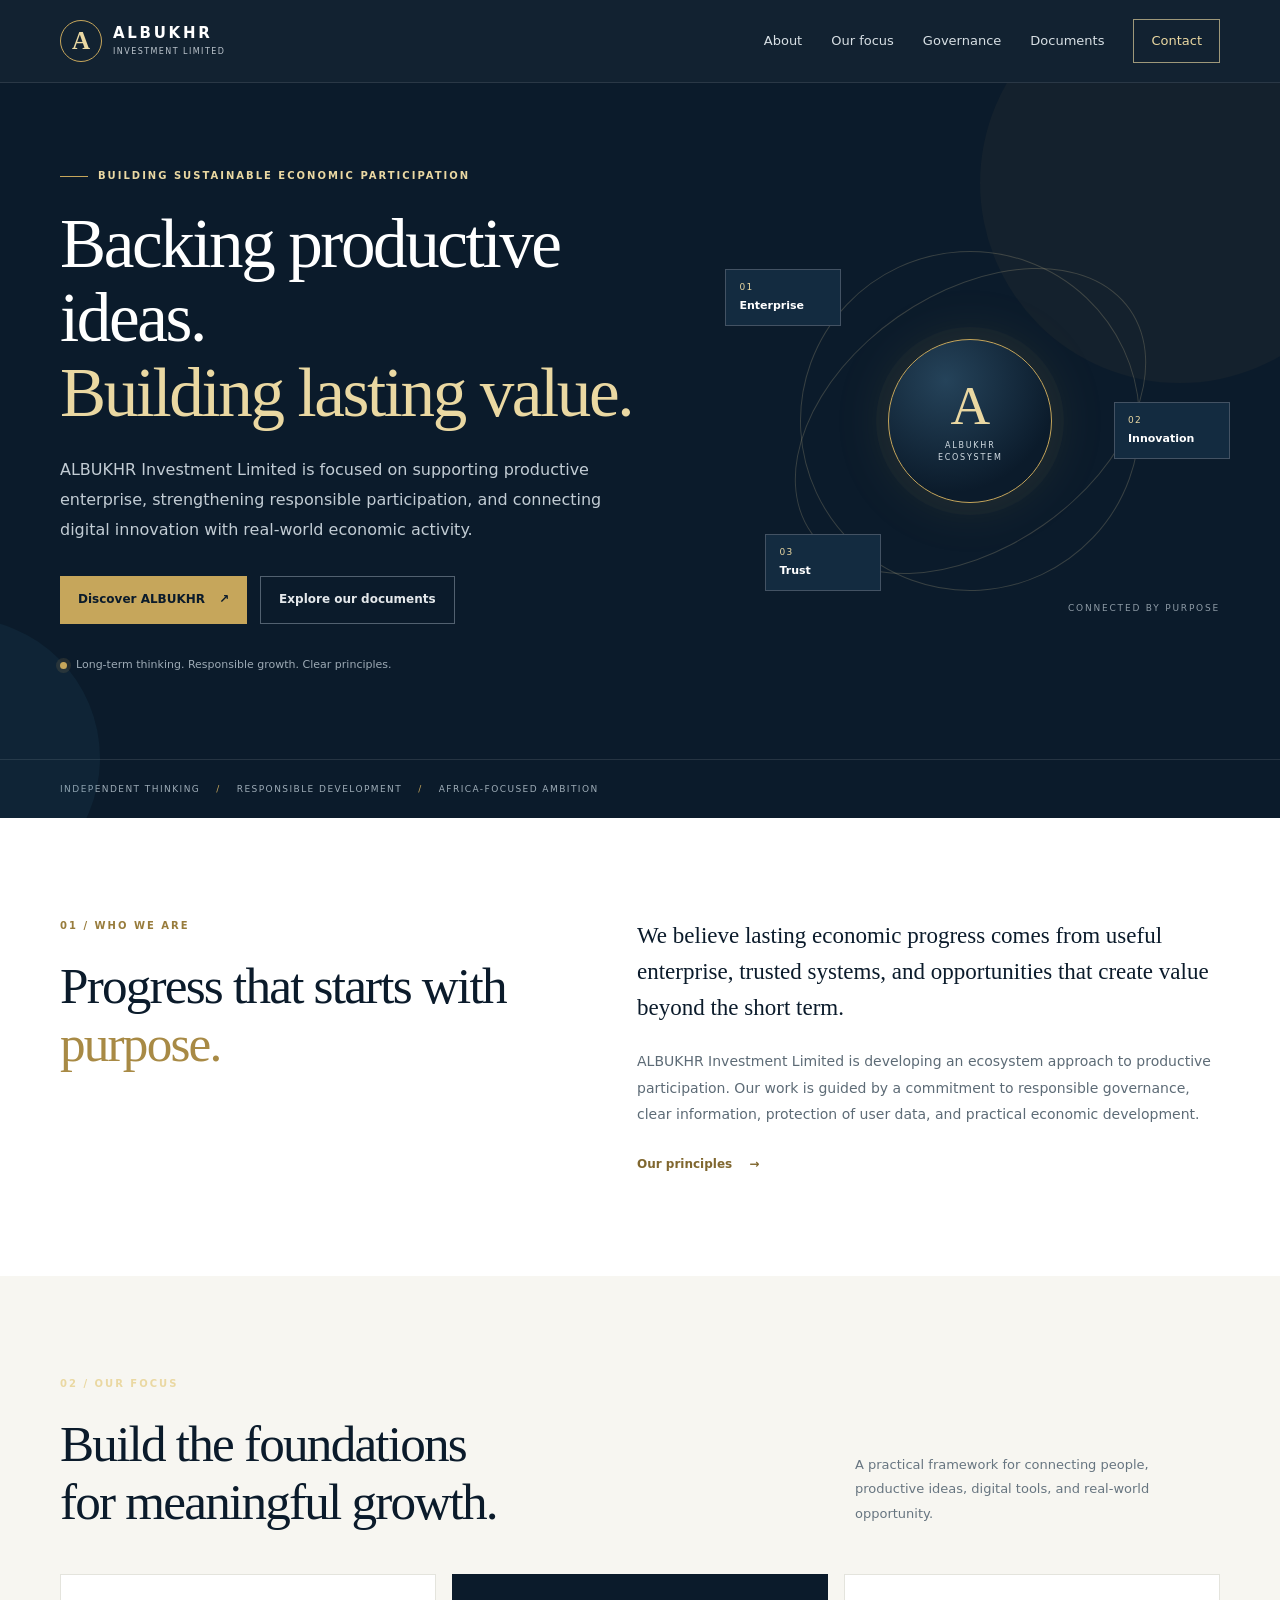
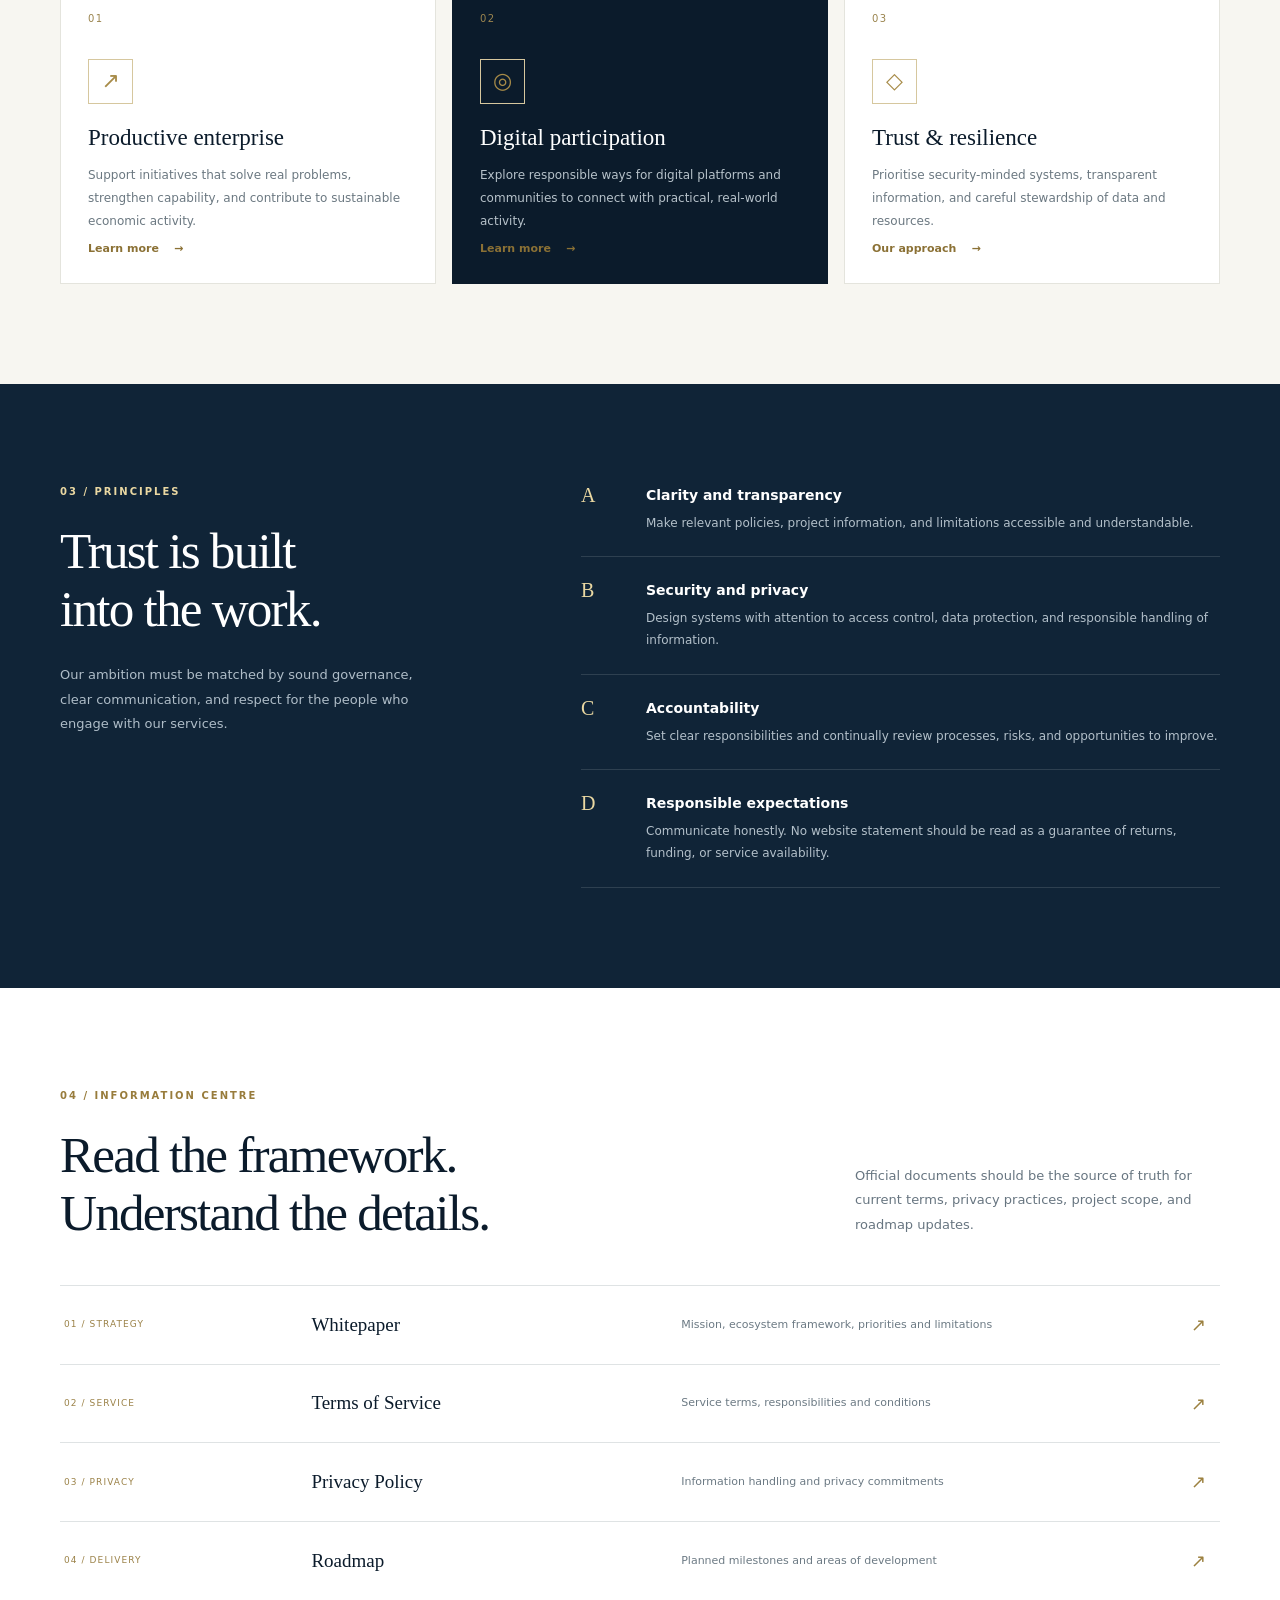
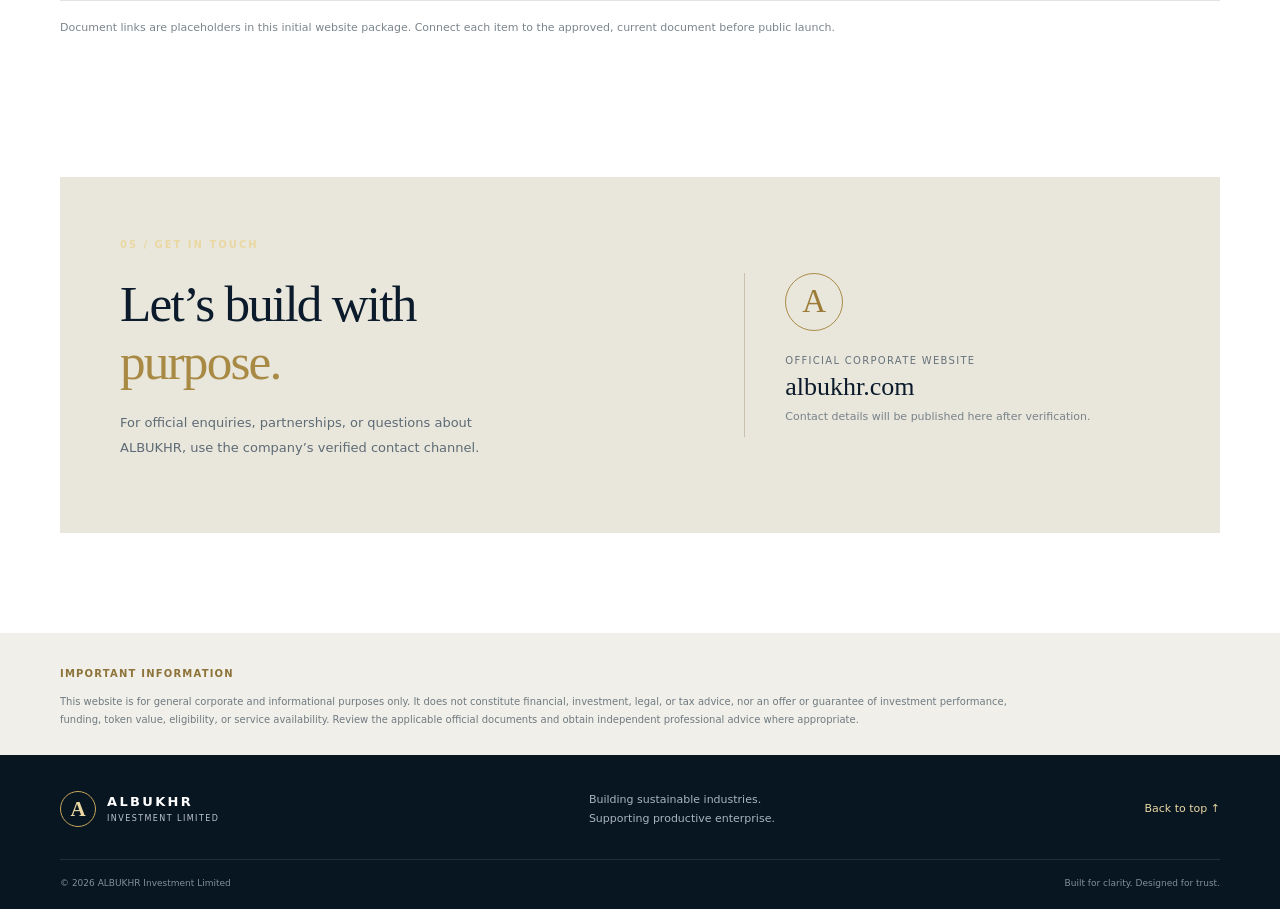
==== index.html @ 3390b110 "Create index.html for ALBUKHR website Initial HTML structure for ALBUKHR Investment Limited website," ====
<!doctype html>
<html lang="en"><head><meta charset="utf-8"><meta name="viewport" content="width=device-width, initial-scale=1"><meta name="theme-color" content="#0b1b2b"><meta name="description" content="ALBUKHR Investment Limited supports productive enterprise, sustainable industries, and responsible economic participation across Africa."><title>ALBUKHR Investment Limited | Building Productive Futures</title><link rel="icon" href="assets/favicon.svg" type="image/svg+xml"><link rel="stylesheet" href="assets/styles.css"><script src="assets/main.js" defer></script></head>
<body><a class="skip-link" href="#main">Skip to content</a>
<header class="site-header"><div class="container nav-wrap"><a class="brand" href="#home" aria-label="ALBUKHR home"><span class="brand-mark">A</span><span class="brand-copy"><strong>ALBUKHR</strong><small>INVESTMENT LIMITED</small></span></a><button class="menu-toggle" aria-expanded="false" aria-controls="site-nav" type="button"><span class="menu-icon"></span><span class="sr-only">Toggle navigation</span></button><nav id="site-nav" class="site-nav" aria-label="Main navigation"><a href="#about">About</a><a href="#focus">Our focus</a><a href="#governance">Governance</a><a href="#documents">Documents</a><a class="nav-cta" href="#contact">Contact</a></nav></div></header>
<main id="main">
<section class="hero" id="home"><div class="hero-glow glow-one"></div><div class="hero-glow glow-two"></div><div class="container hero-grid"><div class="hero-content"><p class="eyebrow"><span class="eyebrow-line"></span> Building sustainable economic participation</p><h1>Backing productive ideas.<br><span>Building lasting value.</span></h1><p class="hero-lead">ALBUKHR Investment Limited is focused on supporting productive enterprise, strengthening responsible participation, and connecting digital innovation with real-world economic activity.</p><div class="hero-actions"><a class="button button-primary" href="#about">Discover ALBUKHR <span>↗</span></a><a class="button button-quiet" href="#documents">Explore our documents</a></div><p class="hero-note"><span class="status-dot"></span> Long-term thinking. Responsible growth. Clear principles.</p></div>
<div class="hero-visual" aria-label="Abstract illustration representing connected economic growth"><div class="orbit orbit-a"></div><div class="orbit orbit-b"></div><div class="visual-core"><span class="core-symbol">A</span><span class="core-caption">ALBUKHR<br>ECOSYSTEM</span></div><div class="orbit-node node-one"><span>01</span><b>Enterprise</b></div><div class="orbit-node node-two"><span>02</span><b>Innovation</b></div><div class="orbit-node node-three"><span>03</span><b>Trust</b></div><div class="visual-label">Connected by purpose</div></div></div><div class="hero-bottom"><div class="container hero-bottom-inner"><span>Independent thinking</span><span class="bottom-separator">/</span><span>Responsible development</span><span class="bottom-separator">/</span><span>Africa-focused ambition</span></div></div></section>
<section class="intro section-pad" id="about"><div class="container intro-grid"><div><p class="eyebrow eyebrow-dark">01 / Who we are</p><h2>Progress that starts with <em>purpose.</em></h2></div><div class="intro-copy"><p class="large-copy">We believe lasting economic progress comes from useful enterprise, trusted systems, and opportunities that create value beyond the short term.</p><p>ALBUKHR Investment Limited is developing an ecosystem approach to productive participation. Our work is guided by a commitment to responsible governance, clear information, protection of user data, and practical economic development.</p><a class="text-link" href="#governance">Our principles <span>→</span></a></div></div></section>
<section class="focus-section section-pad" id="focus"><div class="container"><div class="section-heading"><div><p class="eyebrow">02 / Our focus</p><h2>Build the foundations<br>for meaningful growth.</h2></div><p class="section-intro">A practical framework for connecting people, productive ideas, digital tools, and real-world opportunity.</p></div><div class="focus-grid">
<article class="focus-card"><span class="card-number">01</span><div class="card-icon">↗</div><h3>Productive enterprise</h3><p>Support initiatives that solve real problems, strengthen capability, and contribute to sustainable economic activity.</p><a href="#contact">Learn more <span>→</span></a></article>
<article class="focus-card focus-card-featured"><span class="card-number">02</span><div class="card-icon">◎</div><h3>Digital participation</h3><p>Explore responsible ways for digital platforms and communities to connect with practical, real-world activity.</p><a href="#contact">Learn more <span>→</span></a></article>
<article class="focus-card"><span class="card-number">03</span><div class="card-icon">◇</div><h3>Trust &amp; resilience</h3><p>Prioritise security-minded systems, transparent information, and careful stewardship of data and resources.</p><a href="#governance">Our approach <span>→</span></a></article></div></div></section>
<section class="principles-section section-pad" id="governance"><div class="container principles-grid"><div class="principles-heading"><p class="eyebrow">03 / Principles</p><h2>Trust is built<br>into the work.</h2><p>Our ambition must be matched by sound governance, clear communication, and respect for the people who engage with our services.</p></div><div class="principles-list">
<article><span class="principle-index">A</span><div><h3>Clarity and transparency</h3><p>Make relevant policies, project information, and limitations accessible and understandable.</p></div></article>
<article><span class="principle-index">B</span><div><h3>Security and privacy</h3><p>Design systems with attention to access control, data protection, and responsible handling of information.</p></div></article>
<article><span class="principle-index">C</span><div><h3>Accountability</h3><p>Set clear responsibilities and continually review processes, risks, and opportunities to improve.</p></div></article>
<article><span class="principle-index">D</span><div><h3>Responsible expectations</h3><p>Communicate honestly. No website statement should be read as a guarantee of returns, funding, or service availability.</p></div></article></div></div></section>
<section class="documents-section section-pad" id="documents"><div class="container"><div class="section-heading"><div><p class="eyebrow eyebrow-dark">04 / Information centre</p><h2>Read the framework.<br>Understand the details.</h2></div><p class="section-intro">Official documents should be the source of truth for current terms, privacy practices, project scope, and roadmap updates.</p></div><div class="document-list">
<a class="document-item" href="#contact"><span class="document-type">01 / Strategy</span><strong>Whitepaper</strong><span class="document-desc">Mission, ecosystem framework, priorities and limitations</span><span class="document-arrow">↗</span></a>
<a class="document-item" href="#contact"><span class="document-type">02 / Service</span><strong>Terms of Service</strong><span class="document-desc">Service terms, responsibilities and conditions</span><span class="document-arrow">↗</span></a>
<a class="document-item" href="#contact"><span class="document-type">03 / Privacy</span><strong>Privacy Policy</strong><span class="document-desc">Information handling and privacy commitments</span><span class="document-arrow">↗</span></a>
<a class="document-item" href="#contact"><span class="document-type">04 / Delivery</span><strong>Roadmap</strong><span class="document-desc">Planned milestones and areas of development</span><span class="document-arrow">↗</span></a></div><p class="documents-note">Document links are placeholders in this initial website package. Connect each item to the approved, current document before public launch.</p></div></section>
<section class="contact-section section-pad" id="contact"><div class="container contact-panel"><div><p class="eyebrow">05 / Get in touch</p><h2>Let’s build with<br><em>purpose.</em></h2><p>For official enquiries, partnerships, or questions about ALBUKHR, use the company’s verified contact channel.</p></div><div class="contact-side"><div class="contact-mark">A</div><p class="contact-label">Official corporate website</p><p class="contact-domain">albukhr.com</p><p class="contact-small">Contact details will be published here after verification.</p></div></div></section>
<section class="disclaimer"><div class="container"><strong>Important information</strong><p>This website is for general corporate and informational purposes only. It does not constitute financial, investment, legal, or tax advice, nor an offer or guarantee of investment performance, funding, token value, eligibility, or service availability. Review the applicable official documents and obtain independent professional advice where appropriate.</p></div></section>
</main><footer class="site-footer"><div class="container footer-main"><a class="brand brand-footer" href="#home"><span class="brand-mark">A</span><span class="brand-copy"><strong>ALBUKHR</strong><small>INVESTMENT LIMITED</small></span></a><p>Building sustainable industries.<br>Supporting productive enterprise.</p><a class="back-top" href="#home">Back to top ↑</a></div><div class="container footer-bottom"><span>© <span id="year">2026</span> ALBUKHR Investment Limited</span><span>Built for clarity. Designed for trust.</span></div></footer></body></html>
---- assets/styles.css ----
:root{--ink:#0b1b2b;--gold:#c6a65b;--gold-light:#ead8a2;--paper:#f7f6f1;--text:#263746;--line:#dfe3e4;--max:1160px}*{box-sizing:border-box}html{scroll-behavior:smooth;scroll-padding-top:90px}body{margin:0;background:var(--paper);color:var(--text);font-family:Inter,system-ui,-apple-system,"Segoe UI",sans-serif;line-height:1.65;-webkit-font-smoothing:antialiased}a{color:inherit;text-decoration:none}a:focus-visible,button:focus-visible{outline:3px solid var(--gold);outline-offset:4px}.container{width:min(calc(100% - 40px),var(--max));margin:auto}.skip-link{position:absolute;left:-9999px;top:8px;background:white;padding:10px;z-index:100}.skip-link:focus{left:8px}.site-header{position:sticky;top:0;z-index:20;background:#0b1b2bf7;border-bottom:1px solid #ffffff1a}.nav-wrap{height:82px;display:flex;align-items:center;justify-content:space-between;gap:30px}.brand{display:inline-flex;align-items:center;gap:11px;color:white}.brand-mark{display:grid;place-items:center;width:42px;height:42px;border:1px solid var(--gold);border-radius:50%;color:var(--gold-light);font:700 25px Georgia,serif}.brand-copy{display:flex;flex-direction:column;line-height:1.1;letter-spacing:.12em}.brand-copy strong{font-size:15px;letter-spacing:.18em}.brand-copy small{font-size:8px;letter-spacing:.18em;margin-top:6px;color:#bdc6ce}.site-nav{display:flex;align-items:center;gap:29px;color:#d8e0e5;font-size:13px}.site-nav a:hover{color:var(--gold-light)}.site-nav .nav-cta{padding:10px 17px;border:1px solid #ead8a2a6;color:var(--gold-light)}.menu-toggle{display:none;background:transparent;border:1px solid #526170;border-radius:3px;width:43px;height:40px}.menu-icon,.menu-icon:before,.menu-icon:after{display:block;width:18px;height:1px;background:white;position:relative;margin:auto}.menu-icon:before,.menu-icon:after{content:"";position:absolute;left:0}.menu-icon:before{top:-6px}.menu-icon:after{top:6px}.hero{position:relative;overflow:hidden;background:var(--ink);color:white}.hero-grid{position:relative;z-index:1;display:grid;grid-template-columns:1.1fr .9fr;align-items:center;gap:50px;padding:85px 0;min-height:590px}.hero-content{max-width:630px}.eyebrow{margin:0 0 22px;color:var(--gold-light);font-size:10px;letter-spacing:.2em;text-transform:uppercase;font-weight:700;display:flex;align-items:center;gap:10px}.eyebrow-line{height:1px;width:28px;background:var(--gold)}h1,h2,h3,p{margin-top:0}h1,h2{font-family:Georgia,"Times New Roman",serif;font-weight:400;letter-spacing:-.035em}h1{font-size:clamp(42px,5.4vw,72px);line-height:1.08;margin-bottom:25px}h1 span,h2 em{color:var(--gold-light);font-style:normal}.hero-lead{font-size:16px;line-height:1.85;color:#c2ccd4;max-width:590px}.hero-actions{display:flex;flex-wrap:wrap;gap:13px;margin-top:32px}.button{min-height:48px;padding:13px 18px;display:inline-flex;align-items:center;justify-content:center;gap:14px;font-size:12px;font-weight:650}.button-primary{background:var(--gold);color:var(--ink)}.button-quiet{border:1px solid #526170;color:#e4e8eb}.hero-note{margin:32px 0 0;color:#9daab5;font-size:11px;display:flex;align-items:center;gap:9px}.status-dot{width:7px;height:7px;border-radius:50%;background:var(--gold);box-shadow:0 0 0 4px #c6a65b22}.hero-visual{position:relative;min-height:390px;display:grid;place-items:center}.orbit{position:absolute;border:1px solid #ead8a233;border-radius:50%;transform:rotate(-25deg)}.orbit-a{width:340px;height:340px}.orbit-b{width:255px;height:390px;transform:rotate(55deg)}.visual-core{width:164px;height:164px;border:1px solid var(--gold);border-radius:50%;background:radial-gradient(circle at 35% 25%,#25435a,var(--ink) 70%);box-shadow:0 0 0 12px #c6a65b09,0 0 60px #c6a65b1f;display:flex;flex-direction:column;align-items:center;justify-content:center;gap:7px;z-index:2}.core-symbol{font:55px Georgia,serif;color:var(--gold-light);line-height:1}.core-caption{text-align:center;font-size:8px;line-height:1.5;letter-spacing:.22em;color:#d2dce3}.orbit-node{position:absolute;z-index:3;background:#132b40;border:1px solid #435263;min-width:116px;padding:10px 13px;display:flex;flex-direction:column;gap:2px}.orbit-node span{color:var(--gold-light);font-size:9px;letter-spacing:.14em}.orbit-node b{font-size:11px;font-weight:550}.node-one{top:43px;left:1%}.node-two{right:-2%;top:45%}.node-three{bottom:25px;left:9%}.visual-label{position:absolute;bottom:0;right:0;font-size:9px;letter-spacing:.2em;text-transform:uppercase;color:#8e9ba6}.hero-glow{position:absolute;border-radius:50%;pointer-events:none}.glow-one{width:400px;height:400px;background:#c6a65b0b;right:-100px;top:-100px}.glow-two{width:280px;height:280px;background:#2b648022;left:-180px;bottom:-80px}.hero-bottom{border-top:1px solid #ffffff1c}.hero-bottom-inner{display:flex;gap:16px;align-items:center;min-height:58px;font-size:9px;letter-spacing:.16em;text-transform:uppercase;color:#9fadb8}.bottom-separator{color:var(--gold)}.section-pad{padding:100px 0}.intro{background:white}.intro-grid{display:grid;grid-template-columns:.9fr 1.1fr;gap:100px}.eyebrow-dark{color:#987c3c}.intro h2,.section-heading h2,.principles-heading h2,.contact-panel h2{font-size:clamp(36px,4vw,53px);line-height:1.13;color:var(--ink);margin:0}.intro h2 em,.contact-panel h2 em{color:#a88a45}.intro-copy{max-width:610px}.large-copy{font:23px/1.55 Georgia,serif;color:var(--ink)}.intro-copy p:not(.large-copy){font-size:14px;color:#5d6b76;line-height:1.9}.text-link{display:inline-flex;gap:17px;margin-top:13px;color:#80672f;font-weight:700;font-size:12px}.focus-section{background:var(--paper)}.section-heading{display:flex;align-items:flex-end;justify-content:space-between;gap:45px;margin-bottom:43px}.section-intro{max-width:365px;color:#677580;font-size:13px;line-height:1.9;margin-bottom:4px}.focus-grid{display:grid;grid-template-columns:repeat(3,1fr);gap:16px}.focus-card{position:relative;min-height:310px;padding:29px 27px;background:white;border:1px solid #e4e4dd}.focus-card-featured{background:var(--ink);color:white;border-color:var(--ink)}.card-number{font-size:10px;color:#9b854f;letter-spacing:.14em}.card-icon{display:grid;place-items:center;width:45px;height:45px;border:1px solid #d6c79e;color:#a78b48;font-size:22px;margin:29px 0 21px}.focus-card h3{font:23px Georgia,serif;color:var(--ink);margin-bottom:13px}.focus-card-featured h3{color:white}.focus-card p{font-size:12px;line-height:1.9;color:#6b7881}.focus-card-featured p{color:#b7c2ca}.focus-card>a{position:absolute;bottom:25px;left:27px;font-size:11px;font-weight:700;color:#8b7135;display:flex;gap:15px}.principles-section{background:#102437;color:white}.principles-grid{display:grid;grid-template-columns:.8fr 1.2fr;gap:95px}.principles-heading h2{color:white;margin-bottom:25px}.principles-heading>p:last-child{color:#afbdc8;font-size:13px;line-height:1.9;max-width:360px}.principles-list article{display:grid;grid-template-columns:45px 1fr;gap:20px;padding:22px 0;border-bottom:1px solid #ffffff20}.principles-list article:first-child{padding-top:0}.principle-index{font:20px Georgia,serif;color:var(--gold-light)}.principles-list h3{font-size:14px;margin-bottom:6px}.principles-list p{font-size:12px;line-height:1.8;color:#b3c0ca;margin:0}.documents-section{background:white}.document-list{border-top:1px solid var(--line)}.document-item{display:grid;grid-template-columns:.65fr 1fr 1.4fr 25px;align-items:center;gap:20px;padding:24px 4px;border-bottom:1px solid var(--line)}.document-item:hover{padding-left:12px;padding-right:12px}.document-type{font-size:9px;text-transform:uppercase;letter-spacing:.12em;color:#9b8248}.document-item strong{font:19px Georgia,serif;color:var(--ink)}.document-desc{font-size:11px;color:#6c7a84}.document-arrow{font-size:18px;color:#9c8140}.documents-note{font-size:11px;color:#7b858c;margin:18px 0 0}.contact-section{padding-top:40px;background:white}.contact-panel{background:#e9e6dc;padding:60px;display:grid;grid-template-columns:1fr .75fr;gap:70px;align-items:center}.contact-panel h2{margin-bottom:20px}.contact-panel>div:first-child>p:last-child{font-size:13px;color:#5d6b75;max-width:420px;line-height:1.9}.contact-side{border-left:1px solid #c8c1b0;padding-left:40px}.contact-mark{display:grid;place-items:center;width:58px;height:58px;border:1px solid #aa8c48;border-radius:50%;font:33px Georgia,serif;color:#9c7b37}.contact-label{font-size:10px;letter-spacing:.13em;text-transform:uppercase;color:#66737b;margin:22px 0 3px}.contact-domain{font:26px Georgia,serif;color:var(--ink);margin-bottom:6px}.contact-small{font-size:11px;color:#78838a}.disclaimer{background:#f0efe9;padding:26px 0}.disclaimer strong{font-size:10px;letter-spacing:.12em;text-transform:uppercase;color:#8d7339}.disclaimer p{font-size:10px;line-height:1.8;color:#6f7a80;margin:7px 0 0;max-width:950px}.site-footer{background:#081622;color:#a9b5be;padding:35px 0 18px}.footer-main{display:flex;align-items:center;justify-content:space-between;gap:30px;padding-bottom:30px}.brand-footer .brand-mark{width:36px;height:36px;font-size:21px}.brand-footer .brand-copy strong{font-size:13px}.footer-main>p{font-size:11px;line-height:1.8;margin:0}.back-top{font-size:11px;color:var(--gold-light)}.footer-bottom{border-top:1px solid #ffffff1a;padding-top:16px;display:flex;justify-content:space-between;gap:15px;font-size:9px;color:#81909b}.sr-only{position:absolute;width:1px;height:1px;padding:0;margin:-1px;overflow:hidden;clip:rect(0,0,0,0);white-space:nowrap;border:0}@media(max-width:850px){.nav-wrap{height:72px}.menu-toggle{display:block}.site-nav{display:none;position:absolute;top:72px;left:0;right:0;background:#0b1b2b;padding:15px 22px 22px;flex-direction:column;align-items:stretch;gap:0;border-bottom:1px solid #ffffff20}.site-nav.is-open{display:flex}.site-nav a{padding:13px 0;border-bottom:1px solid #ffffff13}.site-nav .nav-cta{margin-top:10px;text-align:center;padding:12px}.hero-grid{grid-template-columns:1fr;gap:25px;padding-top:65px;padding-bottom:40px}.hero-visual{min-height:340px;max-width:500px;width:100%;margin:auto}.orbit-a{width:285px;height:285px}.orbit-b{width:220px;height:330px}.visual-core{width:140px;height:140px}.intro-grid,.principles-grid{grid-template-columns:1fr;gap:35px}.section-pad{padding:72px 0}.focus-grid{grid-template-columns:1fr}.focus-card{min-height:285px}.section-heading{align-items:flex-start;flex-direction:column;gap:18px}.contact-panel{padding:38px;grid-template-columns:1fr;gap:25px}.contact-side{border-left:0;border-top:1px solid #c8c1b0;padding:25px 0 0}.document-item{grid-template-columns:1fr 25px;gap:6px 15px}.document-type,.document-item strong,.document-desc{grid-column:1}.document-arrow{grid-column:2;grid-row:1/4}.footer-main{align-items:flex-start;flex-wrap:wrap}.footer-main>p{order:3;width:100%}}@media(max-width:440px){.container{width:min(calc(100% - 30px),var(--max))}h1{font-size:43px}.hero-lead{font-size:14px}.hero-actions{flex-direction:column}.button{width:100%}.hero-visual{min-height:300px}.orbit-a{width:250px;height:250px}.orbit-b{width:190px;height:300px}.visual-core{width:125px;height:125px}.core-symbol{font-size:45px}.orbit-node{min-width:96px;padding:8px 10px}.node-one{top:25px;left:0}.node-two{right:-3%;top:44%}.node-three{bottom:15px;left:2%}.visual-label{font-size:7px}.section-pad{padding:60px 0}.intro h2,.section-heading h2,.principles-heading h2,.contact-panel h2{font-size:37px}.large-copy{font-size:20px}.contact-panel{padding:27px 22px}.footer-bottom{flex-direction:column}.document-item strong{font-size:18px}}@media(prefers-reduced-motion:reduce){html{scroll-behavior:auto}*,*:before,*:after{transition:none!important;animation:none!important}}
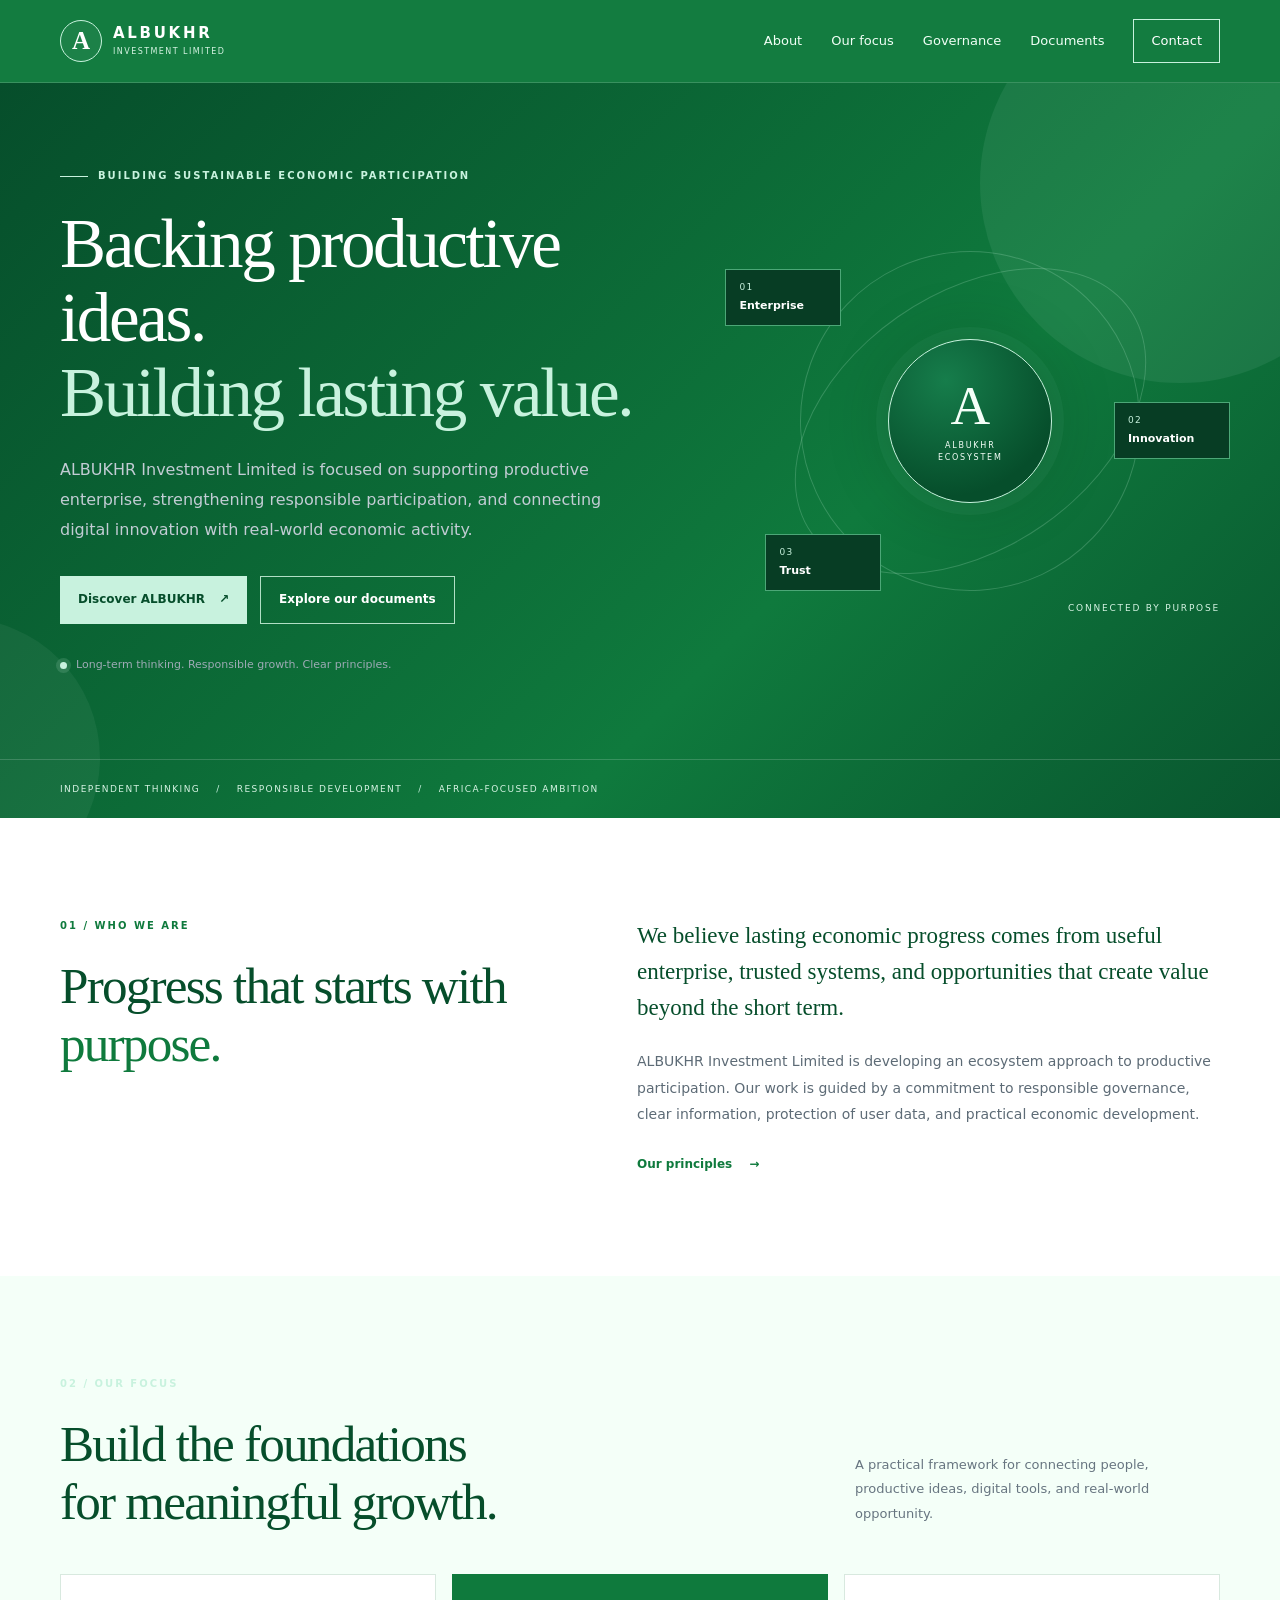
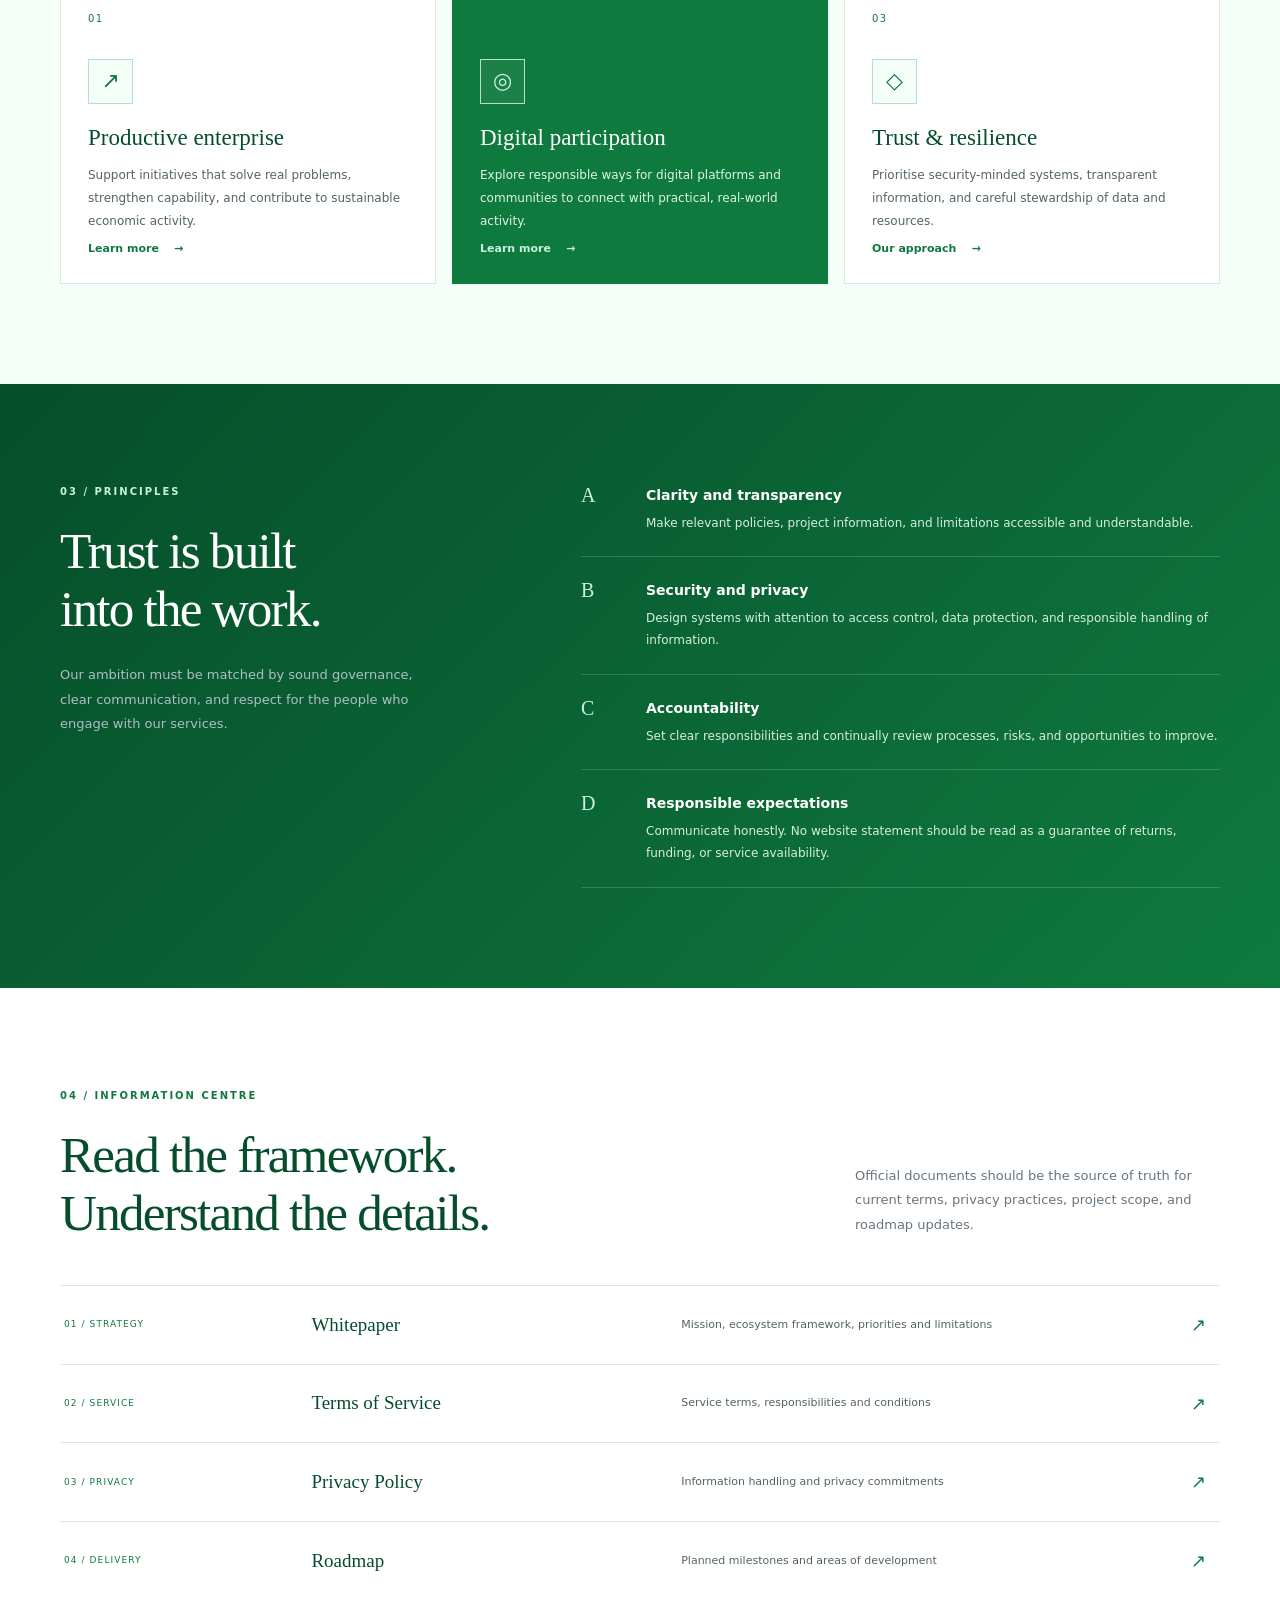
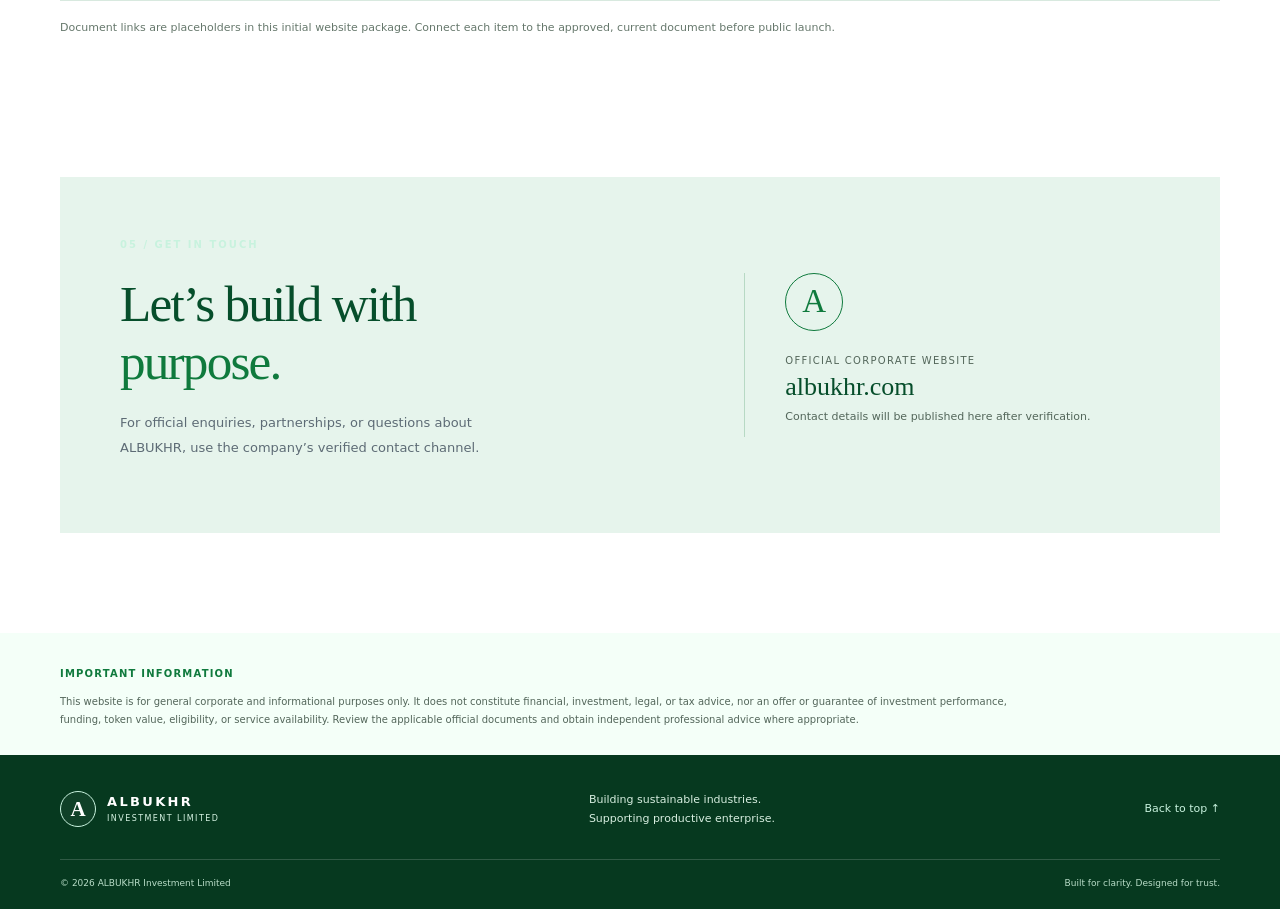
==== commit bea8deae: "Add brand-overrides.css for custom styling Added brand-overrides stylesheet to enhance branding." ====
--- a/index.html
+++ b/index.html
@@ -1,5 +1,9 @@
 <!doctype html>
-<html lang="en"><head><meta charset="utf-8"><meta name="viewport" content="width=device-width, initial-scale=1"><meta name="theme-color" content="#0b1b2b"><meta name="description" content="ALBUKHR Investment Limited supports productive enterprise, sustainable industries, and responsible economic participation across Africa."><title>ALBUKHR Investment Limited | Building Productive Futures</title><link rel="icon" href="assets/favicon.svg" type="image/svg+xml"><link rel="stylesheet" href="assets/styles.css"><script src="assets/main.js" defer></script></head>
+<html lang="en"><head><meta charset="utf-8"><meta name="viewport" content="width=device-width, initial-scale=1"><meta name="theme-color" content="#0b1b2b"><meta name="description" content="ALBUKHR Investment Limited supports productive enterprise, sustainable industries, and responsible economic participation across Africa."><title>ALBUKHR Investment Limited | Building Productive Futures</title>
+  <link rel="icon" href="assets/favicon.svg" type="image/svg+xml">
+  <link rel="stylesheet" href="assets/styles.css">
+  <link rel="stylesheet" href="assets/brand-overrides.css">
+  <script src="assets/main.js" defer></script></head>
 <body><a class="skip-link" href="#main">Skip to content</a>
 <header class="site-header"><div class="container nav-wrap"><a class="brand" href="#home" aria-label="ALBUKHR home"><span class="brand-mark">A</span><span class="brand-copy"><strong>ALBUKHR</strong><small>INVESTMENT LIMITED</small></span></a><button class="menu-toggle" aria-expanded="false" aria-controls="site-nav" type="button"><span class="menu-icon"></span><span class="sr-only">Toggle navigation</span></button><nav id="site-nav" class="site-nav" aria-label="Main navigation"><a href="#about">About</a><a href="#focus">Our focus</a><a href="#governance">Governance</a><a href="#documents">Documents</a><a class="nav-cta" href="#contact">Contact</a></nav></div></header>
 <main id="main">
--- a/assets/brand-overrides.css
+++ b/assets/brand-overrides.css
@@ -0,0 +1,84 @@
+/* ALBUKHR brand color alignment.
+   Load this AFTER assets/styles.css in index.html.
+   Palette drawn from the existing ALBUKHR app UI: green #0F7A3D,
+   pale green #F4FFF8 and #E6F4EC, with dark forest green. */
+
+:root{
+  --ink:#064e2b;
+  --gold:#0f7a3d;
+  --gold-light:#c8f2de;
+  --paper:#f4fff8;
+  --text:#17231b;
+  --line:#d8e9df;
+}
+body{background:var(--paper);color:var(--text)}
+.site-header{background:rgba(15,122,61,.98);border-bottom-color:rgba(255,255,255,.16)}
+.brand-mark{border-color:#c8f2de;color:#fff;background:rgba(255,255,255,.04)}
+.brand-copy small{color:#d7f4e4}
+.site-nav{color:#f1fff6}
+.site-nav a:hover{color:#c8f2de}
+.site-nav .nav-cta{border-color:#c8f2de;color:#fff}
+.menu-toggle{border-color:#a8dfc0}
+.menu-icon,.menu-icon:before,.menu-icon:after{background:#fff}
+.hero{background:linear-gradient(135deg,#064e2b 0%,#0f7a3d 64%,#09562f 100%)}
+.hero-glow.glow-one{background:#c8f2de14}
+.hero-glow.glow-two{background:#ffffff0d}
+.orbit{border-color:#c8f2de35}
+.visual-core{border-color:#c8f2de;background:radial-gradient(circle at 35% 25%,#167d4b,#064e2b 72%);box-shadow:0 0 0 12px #c8f2de0a,0 0 60px #042f1b40}
+.core-symbol,.core-caption{color:#f4fff8}
+.orbit-node{background:#073d24;border-color:#4ca777}
+.orbit-node span{color:#c8f2de}
+.orbit-node b{color:#fff}
+.visual-label{color:#d7f4e4}
+.hero-bottom{border-top-color:#ffffff2b}
+.hero-bottom-inner{color:#d7f4e4}
+.bottom-separator,.eyebrow{color:#c8f2de}
+.eyebrow-line{background:#c8f2de}
+.button-primary{background:#c8f2de;color:#064e2b}
+.button-primary:hover{background:#fff}
+.button-quiet{border-color:#b1dfc5;color:#fff}
+.button-quiet:hover{border-color:#fff;background:#ffffff0b}
+.status-dot{background:#c8f2de;box-shadow:0 0 0 4px #c8f2de25}
+.intro,.documents-section,.contact-section{background:#fff}
+.eyebrow-dark{color:#0f7a3d}
+.intro h2 em,.contact-panel h2 em{color:#0f7a3d}
+.text-link{color:#0f7a3d}
+.focus-section{background:#f4fff8}
+.focus-card{border-color:#d8e9df}
+.focus-card-featured{background:#0f7a3d;border-color:#0f7a3d}
+.card-number{color:#0f7a3d}
+.card-icon{border-color:#b7dfc8;color:#0f7a3d;background:#f4fff8}
+.focus-card-featured .card-icon{border-color:#b7dfc8;background:#ffffff0d;color:#c8f2de}
+.focus-card h3{color:#064e2b}
+.focus-card-featured h3{color:#fff}
+.focus-card p{color:#53665a}
+.focus-card-featured p{color:#e0f5e8}
+.focus-card>a{color:#0f7a3d}
+.focus-card-featured>a{color:#c8f2de}
+.principles-section{background:linear-gradient(135deg,#064e2b,#0f7a3d);color:#fff}
+.principle-index{color:#c8f2de}
+.principles-list article{border-bottom-color:#ffffff2b}
+.principles-list p{color:#d7eee0}
+.document-list,.document-item{border-color:#d8e9df}
+.document-type,.document-arrow{color:#0f7a3d}
+.document-item strong{color:#064e2b}
+.document-desc{color:#53665a}
+.documents-note{color:#66786c}
+.contact-panel{background:#e6f4ec}
+.contact-side{border-left-color:#b7d9c4}
+.contact-mark{border-color:#0f7a3d;color:#0f7a3d}
+.contact-label,.contact-small{color:#53665a}
+.contact-domain{color:#064e2b}
+.disclaimer{background:#f4fff8}
+.disclaimer strong{color:#0f7a3d}
+.disclaimer p{color:#53665a}
+.site-footer{background:#06391f;color:#d7eee0}
+.brand-footer .brand-mark{border-color:#c8f2de;color:#fff}
+.footer-main>p{color:#d7eee0}
+.back-top{color:#c8f2de}
+.footer-bottom{border-top-color:#ffffff2b;color:#b9ddc8}
+@media(max-width:850px){
+  .site-nav{background:#0f7a3d;border-bottom-color:#ffffff2b}
+  .site-nav a{border-bottom-color:#ffffff20}
+  .contact-side{border-top-color:#b7d9c4}
+}
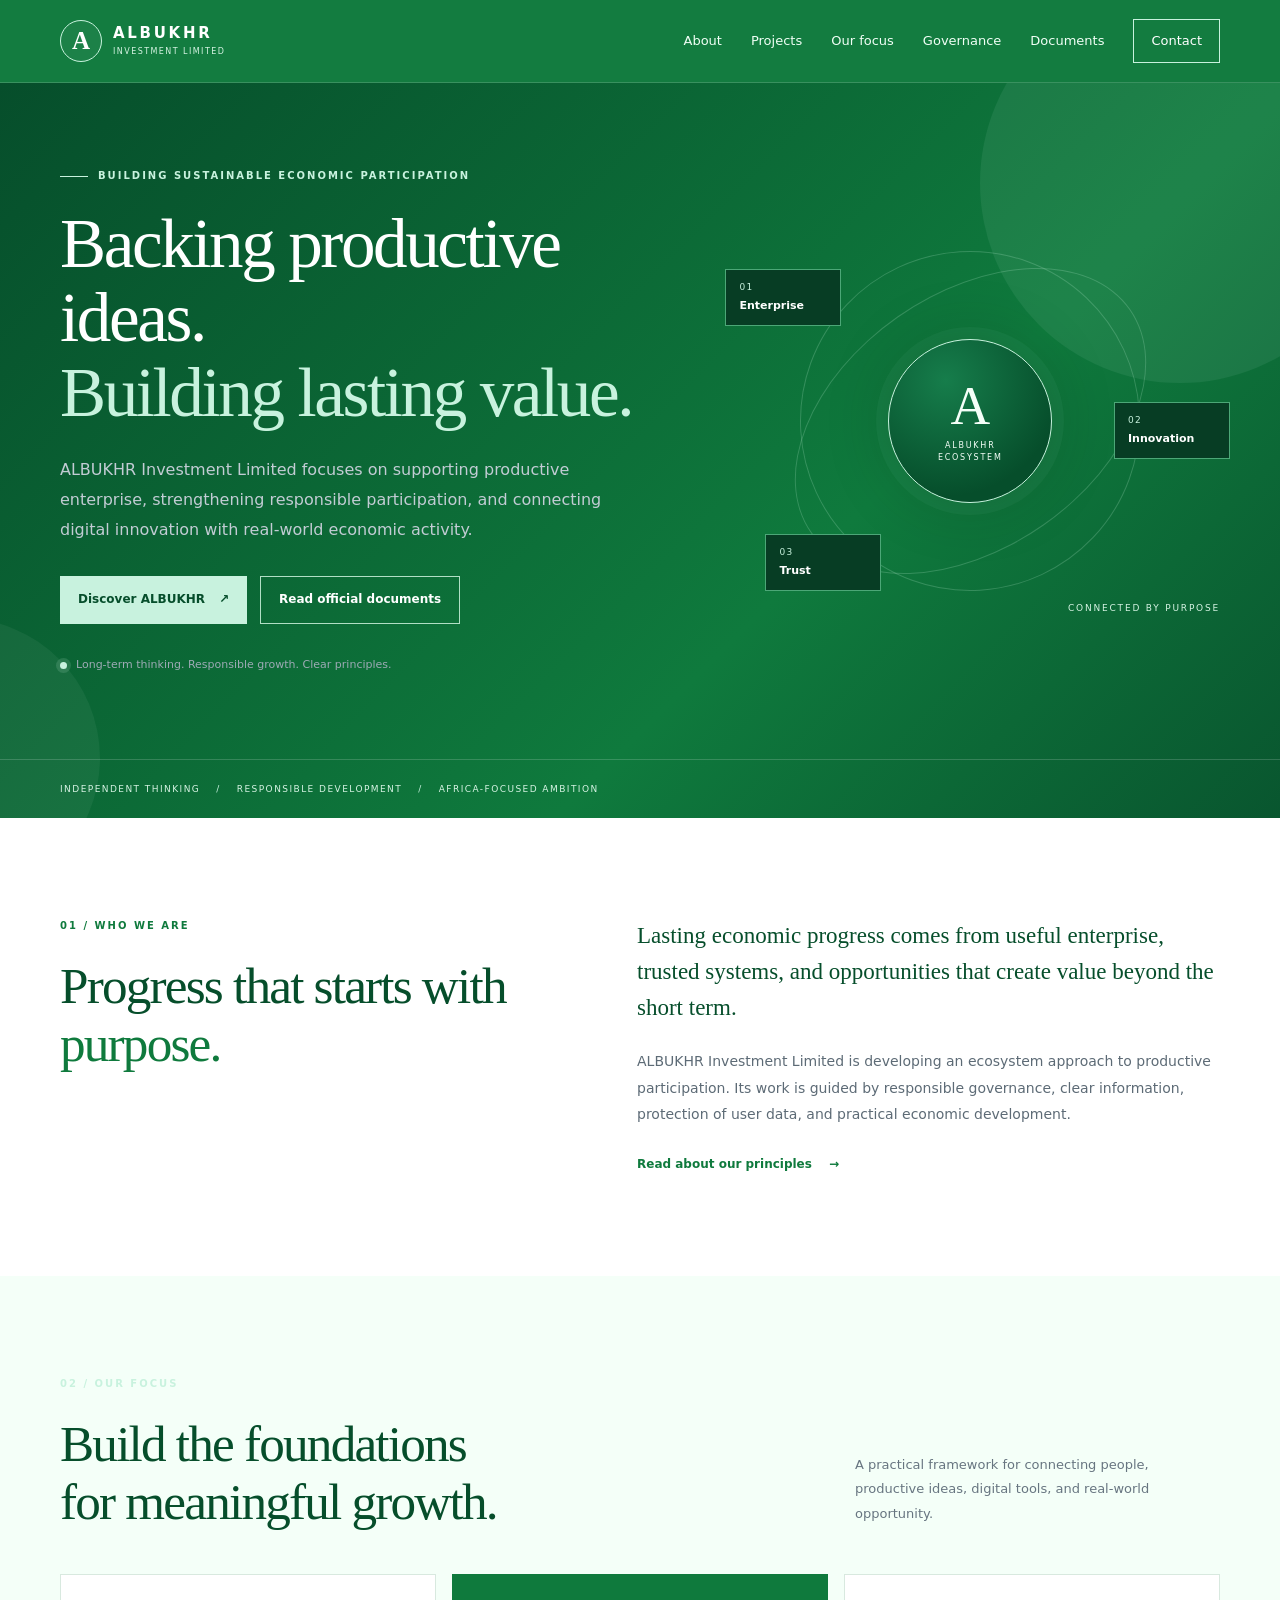
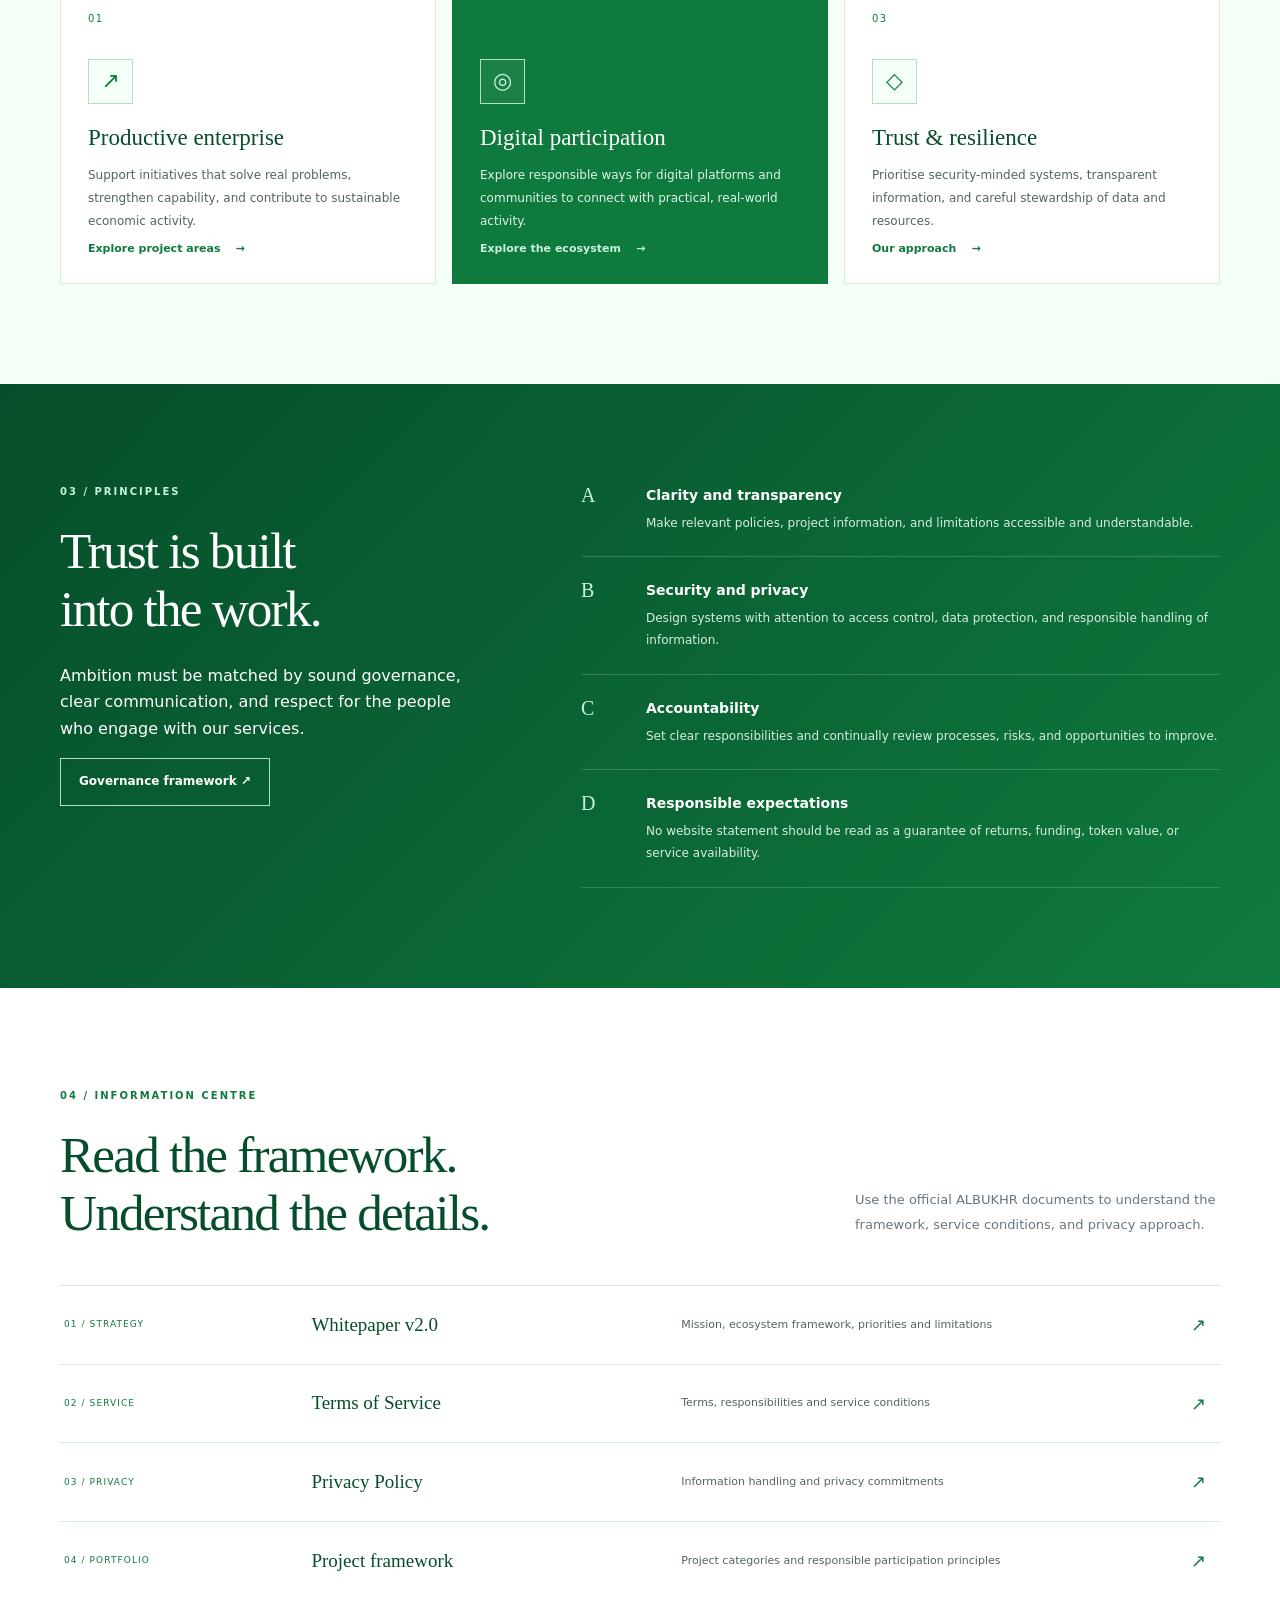
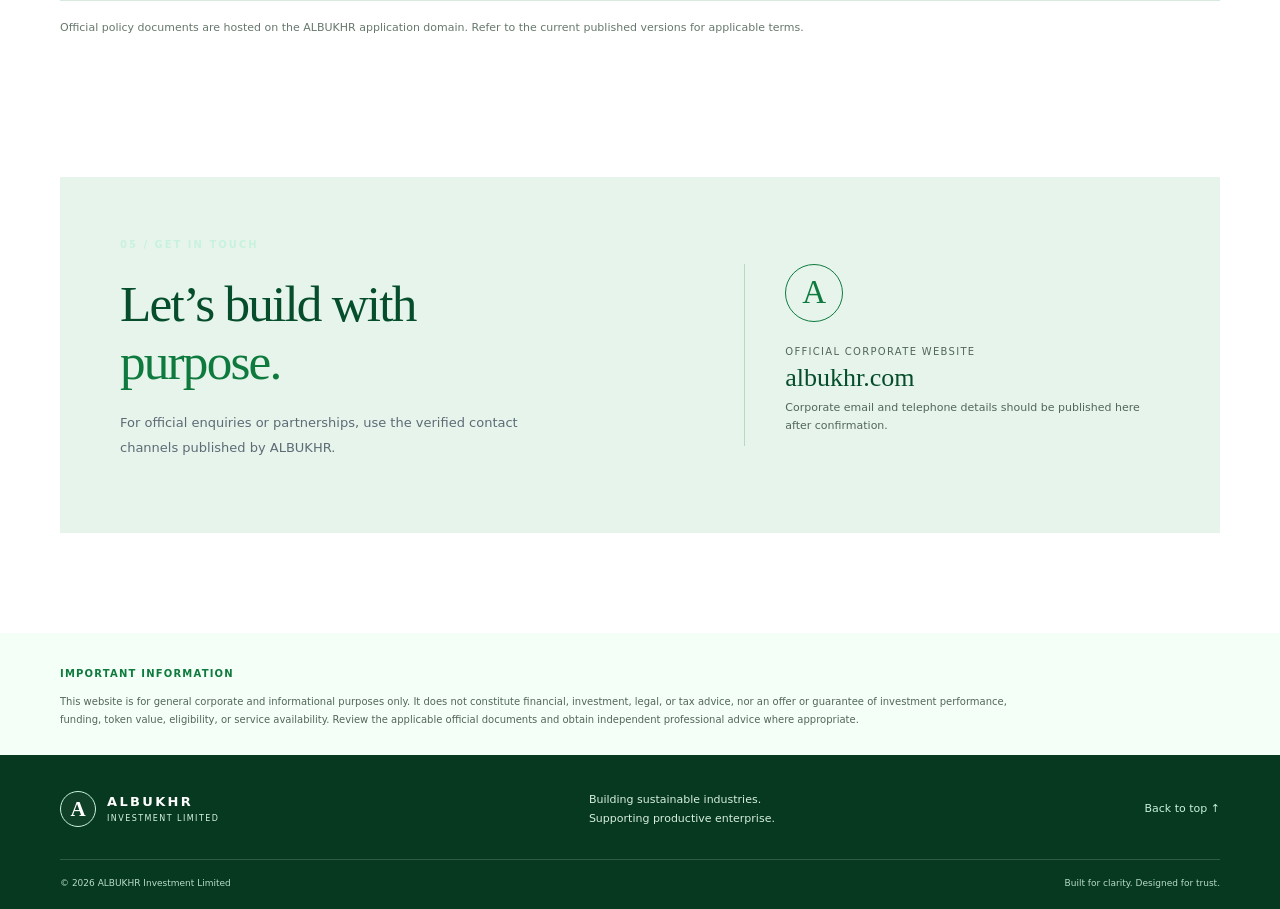
==== commit 28a55e4d: "Refactor index.html for better structure and content Updated HTML structure and content for improved" ====
--- a/index.html
+++ b/index.html
@@ -1,29 +1,46 @@
 <!doctype html>
-<html lang="en"><head><meta charset="utf-8"><meta name="viewport" content="width=device-width, initial-scale=1"><meta name="theme-color" content="#0b1b2b"><meta name="description" content="ALBUKHR Investment Limited supports productive enterprise, sustainable industries, and responsible economic participation across Africa."><title>ALBUKHR Investment Limited | Building Productive Futures</title>
-  <link rel="icon" href="assets/favicon.svg" type="image/svg+xml">
-  <link rel="stylesheet" href="assets/styles.css">
-  <link rel="stylesheet" href="assets/brand-overrides.css">
-  <script src="assets/main.js" defer></script></head>
-<body><a class="skip-link" href="#main">Skip to content</a>
-<header class="site-header"><div class="container nav-wrap"><a class="brand" href="#home" aria-label="ALBUKHR home"><span class="brand-mark">A</span><span class="brand-copy"><strong>ALBUKHR</strong><small>INVESTMENT LIMITED</small></span></a><button class="menu-toggle" aria-expanded="false" aria-controls="site-nav" type="button"><span class="menu-icon"></span><span class="sr-only">Toggle navigation</span></button><nav id="site-nav" class="site-nav" aria-label="Main navigation"><a href="#about">About</a><a href="#focus">Our focus</a><a href="#governance">Governance</a><a href="#documents">Documents</a><a class="nav-cta" href="#contact">Contact</a></nav></div></header>
+<html lang="en">
+<head>
+<meta charset="utf-8"><meta name="viewport" content="width=device-width,initial-scale=1">
+<meta name="theme-color" content="#0f7a3d">
+<meta name="description" content="ALBUKHR Investment Limited supports productive enterprise, sustainable industries, responsible governance and economic participation.">
+<title>ALBUKHR Investment Limited | Building Productive Futures</title>
+<link rel="icon" href="assets/favicon.svg" type="image/svg+xml">
+<link rel="stylesheet" href="assets/styles.css">
+<link rel="stylesheet" href="assets/brand-overrides.css">
+<script src="assets/main.js" defer></script>
+</head>
+<body>
+<a class="skip-link" href="#main">Skip to content</a>
+<header class="site-header"><div class="container nav-wrap">
+<a class="brand" href="#home" aria-label="ALBUKHR home"><span class="brand-mark">A</span><span class="brand-copy"><strong>ALBUKHR</strong><small>INVESTMENT LIMITED</small></span></a>
+<button class="menu-toggle" aria-expanded="false" aria-controls="site-nav" type="button"><span class="menu-icon"></span><span class="sr-only">Toggle navigation</span></button>
+<nav id="site-nav" class="site-nav" aria-label="Main navigation"><a href="about-governance.html">About</a><a href="projects.html">Projects</a><a href="#focus">Our focus</a><a href="about-governance.html#governance">Governance</a><a href="#documents">Documents</a><a class="nav-cta" href="#contact">Contact</a></nav>
+</div></header>
 <main id="main">
-<section class="hero" id="home"><div class="hero-glow glow-one"></div><div class="hero-glow glow-two"></div><div class="container hero-grid"><div class="hero-content"><p class="eyebrow"><span class="eyebrow-line"></span> Building sustainable economic participation</p><h1>Backing productive ideas.<br><span>Building lasting value.</span></h1><p class="hero-lead">ALBUKHR Investment Limited is focused on supporting productive enterprise, strengthening responsible participation, and connecting digital innovation with real-world economic activity.</p><div class="hero-actions"><a class="button button-primary" href="#about">Discover ALBUKHR <span>↗</span></a><a class="button button-quiet" href="#documents">Explore our documents</a></div><p class="hero-note"><span class="status-dot"></span> Long-term thinking. Responsible growth. Clear principles.</p></div>
-<div class="hero-visual" aria-label="Abstract illustration representing connected economic growth"><div class="orbit orbit-a"></div><div class="orbit orbit-b"></div><div class="visual-core"><span class="core-symbol">A</span><span class="core-caption">ALBUKHR<br>ECOSYSTEM</span></div><div class="orbit-node node-one"><span>01</span><b>Enterprise</b></div><div class="orbit-node node-two"><span>02</span><b>Innovation</b></div><div class="orbit-node node-three"><span>03</span><b>Trust</b></div><div class="visual-label">Connected by purpose</div></div></div><div class="hero-bottom"><div class="container hero-bottom-inner"><span>Independent thinking</span><span class="bottom-separator">/</span><span>Responsible development</span><span class="bottom-separator">/</span><span>Africa-focused ambition</span></div></div></section>
-<section class="intro section-pad" id="about"><div class="container intro-grid"><div><p class="eyebrow eyebrow-dark">01 / Who we are</p><h2>Progress that starts with <em>purpose.</em></h2></div><div class="intro-copy"><p class="large-copy">We believe lasting economic progress comes from useful enterprise, trusted systems, and opportunities that create value beyond the short term.</p><p>ALBUKHR Investment Limited is developing an ecosystem approach to productive participation. Our work is guided by a commitment to responsible governance, clear information, protection of user data, and practical economic development.</p><a class="text-link" href="#governance">Our principles <span>→</span></a></div></div></section>
+<section class="hero" id="home"><div class="hero-glow glow-one"></div><div class="hero-glow glow-two"></div><div class="container hero-grid">
+<div class="hero-content"><p class="eyebrow"><span class="eyebrow-line"></span> Building sustainable economic participation</p><h1>Backing productive ideas.<br><span>Building lasting value.</span></h1><p class="hero-lead">ALBUKHR Investment Limited focuses on supporting productive enterprise, strengthening responsible participation, and connecting digital innovation with real-world economic activity.</p><div class="hero-actions"><a class="button button-primary" href="about-governance.html">Discover ALBUKHR <span>↗</span></a><a class="button button-quiet" href="#documents">Read official documents</a></div><p class="hero-note"><span class="status-dot"></span> Long-term thinking. Responsible growth. Clear principles.</p></div>
+<div class="hero-visual" aria-label="Abstract illustration representing connected economic growth"><div class="orbit orbit-a"></div><div class="orbit orbit-b"></div><div class="visual-core"><span class="core-symbol">A</span><span class="core-caption">ALBUKHR<br>ECOSYSTEM</span></div><div class="orbit-node node-one"><span>01</span><b>Enterprise</b></div><div class="orbit-node node-two"><span>02</span><b>Innovation</b></div><div class="orbit-node node-three"><span>03</span><b>Trust</b></div><div class="visual-label">Connected by purpose</div></div>
+</div><div class="hero-bottom"><div class="container hero-bottom-inner"><span>Independent thinking</span><span class="bottom-separator">/</span><span>Responsible development</span><span class="bottom-separator">/</span><span>Africa-focused ambition</span></div></div></section>
+<section class="intro section-pad" id="about"><div class="container intro-grid"><div><p class="eyebrow eyebrow-dark">01 / Who we are</p><h2>Progress that starts with <em>purpose.</em></h2></div><div class="intro-copy"><p class="large-copy">Lasting economic progress comes from useful enterprise, trusted systems, and opportunities that create value beyond the short term.</p><p>ALBUKHR Investment Limited is developing an ecosystem approach to productive participation. Its work is guided by responsible governance, clear information, protection of user data, and practical economic development.</p><a class="text-link" href="about-governance.html#governance">Read about our principles <span>→</span></a></div></div></section>
 <section class="focus-section section-pad" id="focus"><div class="container"><div class="section-heading"><div><p class="eyebrow">02 / Our focus</p><h2>Build the foundations<br>for meaningful growth.</h2></div><p class="section-intro">A practical framework for connecting people, productive ideas, digital tools, and real-world opportunity.</p></div><div class="focus-grid">
-<article class="focus-card"><span class="card-number">01</span><div class="card-icon">↗</div><h3>Productive enterprise</h3><p>Support initiatives that solve real problems, strengthen capability, and contribute to sustainable economic activity.</p><a href="#contact">Learn more <span>→</span></a></article>
-<article class="focus-card focus-card-featured"><span class="card-number">02</span><div class="card-icon">◎</div><h3>Digital participation</h3><p>Explore responsible ways for digital platforms and communities to connect with practical, real-world activity.</p><a href="#contact">Learn more <span>→</span></a></article>
-<article class="focus-card"><span class="card-number">03</span><div class="card-icon">◇</div><h3>Trust &amp; resilience</h3><p>Prioritise security-minded systems, transparent information, and careful stewardship of data and resources.</p><a href="#governance">Our approach <span>→</span></a></article></div></div></section>
-<section class="principles-section section-pad" id="governance"><div class="container principles-grid"><div class="principles-heading"><p class="eyebrow">03 / Principles</p><h2>Trust is built<br>into the work.</h2><p>Our ambition must be matched by sound governance, clear communication, and respect for the people who engage with our services.</p></div><div class="principles-list">
+<article class="focus-card"><span class="card-number">01</span><div class="card-icon">↗</div><h3>Productive enterprise</h3><p>Support initiatives that solve real problems, strengthen capability, and contribute to sustainable economic activity.</p><a href="projects.html">Explore project areas <span>→</span></a></article>
+<article class="focus-card focus-card-featured"><span class="card-number">02</span><div class="card-icon">◎</div><h3>Digital participation</h3><p>Explore responsible ways for digital platforms and communities to connect with practical, real-world activity.</p><a href="projects.html">Explore the ecosystem <span>→</span></a></article>
+<article class="focus-card"><span class="card-number">03</span><div class="card-icon">◇</div><h3>Trust &amp; resilience</h3><p>Prioritise security-minded systems, transparent information, and careful stewardship of data and resources.</p><a href="about-governance.html#governance">Our approach <span>→</span></a></article>
+</div></div></section>
+<section class="principles-section section-pad" id="governance"><div class="container principles-grid"><div class="principles-heading"><p class="eyebrow">03 / Principles</p><h2>Trust is built<br>into the work.</h2><p>Ambition must be matched by sound governance, clear communication, and respect for the people who engage with our services.</p><a class="button button-quiet" href="about-governance.html#governance">Governance framework ↗</a></div><div class="principles-list">
 <article><span class="principle-index">A</span><div><h3>Clarity and transparency</h3><p>Make relevant policies, project information, and limitations accessible and understandable.</p></div></article>
 <article><span class="principle-index">B</span><div><h3>Security and privacy</h3><p>Design systems with attention to access control, data protection, and responsible handling of information.</p></div></article>
 <article><span class="principle-index">C</span><div><h3>Accountability</h3><p>Set clear responsibilities and continually review processes, risks, and opportunities to improve.</p></div></article>
-<article><span class="principle-index">D</span><div><h3>Responsible expectations</h3><p>Communicate honestly. No website statement should be read as a guarantee of returns, funding, or service availability.</p></div></article></div></div></section>
-<section class="documents-section section-pad" id="documents"><div class="container"><div class="section-heading"><div><p class="eyebrow eyebrow-dark">04 / Information centre</p><h2>Read the framework.<br>Understand the details.</h2></div><p class="section-intro">Official documents should be the source of truth for current terms, privacy practices, project scope, and roadmap updates.</p></div><div class="document-list">
-<a class="document-item" href="#contact"><span class="document-type">01 / Strategy</span><strong>Whitepaper</strong><span class="document-desc">Mission, ecosystem framework, priorities and limitations</span><span class="document-arrow">↗</span></a>
-<a class="document-item" href="#contact"><span class="document-type">02 / Service</span><strong>Terms of Service</strong><span class="document-desc">Service terms, responsibilities and conditions</span><span class="document-arrow">↗</span></a>
-<a class="document-item" href="#contact"><span class="document-type">03 / Privacy</span><strong>Privacy Policy</strong><span class="document-desc">Information handling and privacy commitments</span><span class="document-arrow">↗</span></a>
-<a class="document-item" href="#contact"><span class="document-type">04 / Delivery</span><strong>Roadmap</strong><span class="document-desc">Planned milestones and areas of development</span><span class="document-arrow">↗</span></a></div><p class="documents-note">Document links are placeholders in this initial website package. Connect each item to the approved, current document before public launch.</p></div></section>
-<section class="contact-section section-pad" id="contact"><div class="container contact-panel"><div><p class="eyebrow">05 / Get in touch</p><h2>Let’s build with<br><em>purpose.</em></h2><p>For official enquiries, partnerships, or questions about ALBUKHR, use the company’s verified contact channel.</p></div><div class="contact-side"><div class="contact-mark">A</div><p class="contact-label">Official corporate website</p><p class="contact-domain">albukhr.com</p><p class="contact-small">Contact details will be published here after verification.</p></div></div></section>
+<article><span class="principle-index">D</span><div><h3>Responsible expectations</h3><p>No website statement should be read as a guarantee of returns, funding, token value, or service availability.</p></div></article>
+</div></div></section>
+<section class="documents-section section-pad" id="documents"><div class="container"><div class="section-heading"><div><p class="eyebrow eyebrow-dark">04 / Information centre</p><h2>Read the framework.<br>Understand the details.</h2></div><p class="section-intro">Use the official ALBUKHR documents to understand the framework, service conditions, and privacy approach.</p></div><div class="document-list">
+<a class="document-item" href="https://app.albukhr.com/whitepaper.html" target="_blank" rel="noopener noreferrer"><span class="document-type">01 / Strategy</span><strong>Whitepaper v2.0</strong><span class="document-desc">Mission, ecosystem framework, priorities and limitations</span><span class="document-arrow">↗</span></a>
+<a class="document-item" href="https://app.albukhr.com/terms-of-service.html" target="_blank" rel="noopener noreferrer"><span class="document-type">02 / Service</span><strong>Terms of Service</strong><span class="document-desc">Terms, responsibilities and service conditions</span><span class="document-arrow">↗</span></a>
+<a class="document-item" href="https://app.albukhr.com/privacy-policy.html" target="_blank" rel="noopener noreferrer"><span class="document-type">03 / Privacy</span><strong>Privacy Policy</strong><span class="document-desc">Information handling and privacy commitments</span><span class="document-arrow">↗</span></a>
+<a class="document-item" href="projects.html"><span class="document-type">04 / Portfolio</span><strong>Project framework</strong><span class="document-desc">Project categories and responsible participation principles</span><span class="document-arrow">↗</span></a></div><p class="documents-note">Official policy documents are hosted on the ALBUKHR application domain. Refer to the current published versions for applicable terms.</p></div></section>
+<section class="contact-section section-pad" id="contact"><div class="container contact-panel"><div><p class="eyebrow">05 / Get in touch</p><h2>Let’s build with<br><em>purpose.</em></h2><p>For official enquiries or partnerships, use the verified contact channels published by ALBUKHR.</p></div><div class="contact-side"><div class="contact-mark">A</div><p class="contact-label">Official corporate website</p><p class="contact-domain">albukhr.com</p><p class="contact-small">Corporate email and telephone details should be published here after confirmation.</p></div></div></section>
 <section class="disclaimer"><div class="container"><strong>Important information</strong><p>This website is for general corporate and informational purposes only. It does not constitute financial, investment, legal, or tax advice, nor an offer or guarantee of investment performance, funding, token value, eligibility, or service availability. Review the applicable official documents and obtain independent professional advice where appropriate.</p></div></section>
-</main><footer class="site-footer"><div class="container footer-main"><a class="brand brand-footer" href="#home"><span class="brand-mark">A</span><span class="brand-copy"><strong>ALBUKHR</strong><small>INVESTMENT LIMITED</small></span></a><p>Building sustainable industries.<br>Supporting productive enterprise.</p><a class="back-top" href="#home">Back to top ↑</a></div><div class="container footer-bottom"><span>© <span id="year">2026</span> ALBUKHR Investment Limited</span><span>Built for clarity. Designed for trust.</span></div></footer></body></html>
+</main>
+<footer class="site-footer"><div class="container footer-main"><a class="brand brand-footer" href="#home"><span class="brand-mark">A</span><span class="brand-copy"><strong>ALBUKHR</strong><small>INVESTMENT LIMITED</small></span></a><p>Building sustainable industries.<br>Supporting productive enterprise.</p><a class="back-top" href="#home">Back to top ↑</a></div><div class="container footer-bottom"><span>© <span id="year">2026</span> ALBUKHR Investment Limited</span><span>Built for clarity. Designed for trust.</span></div></footer>
+</body></html>
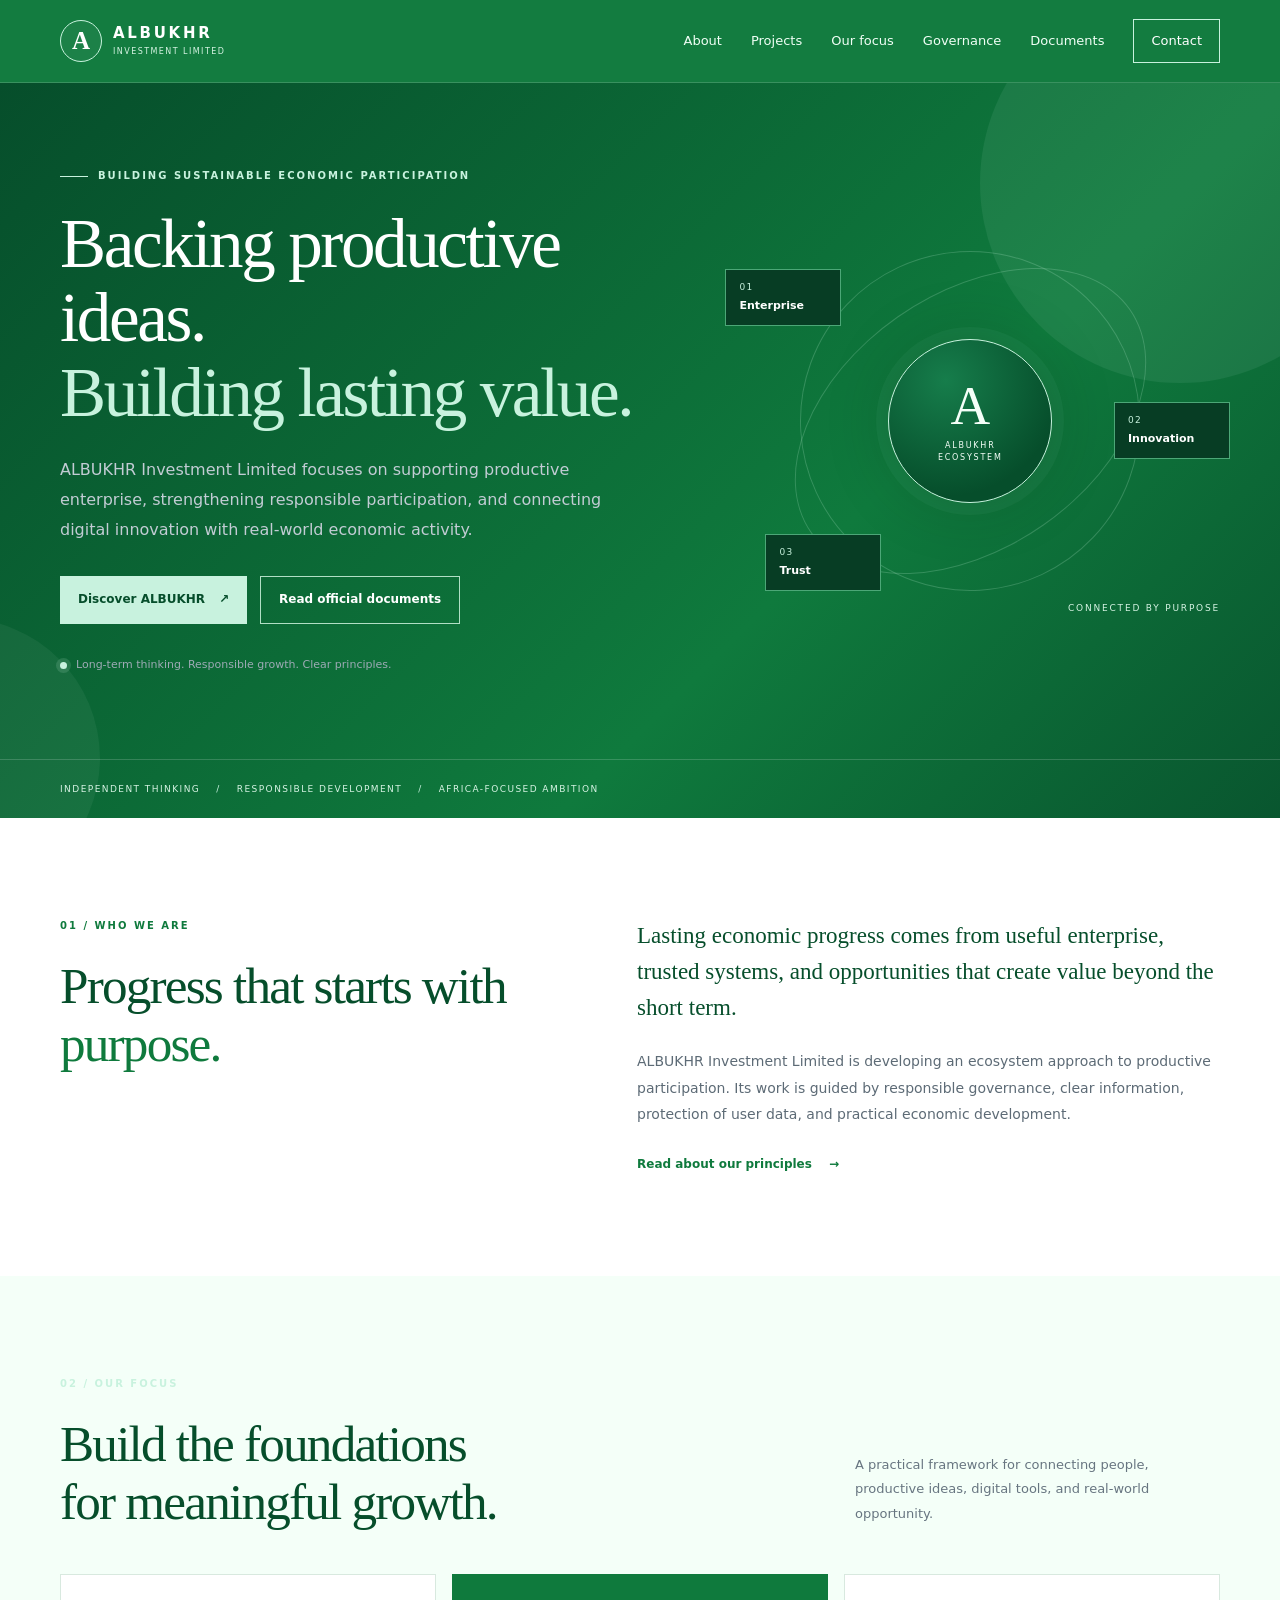
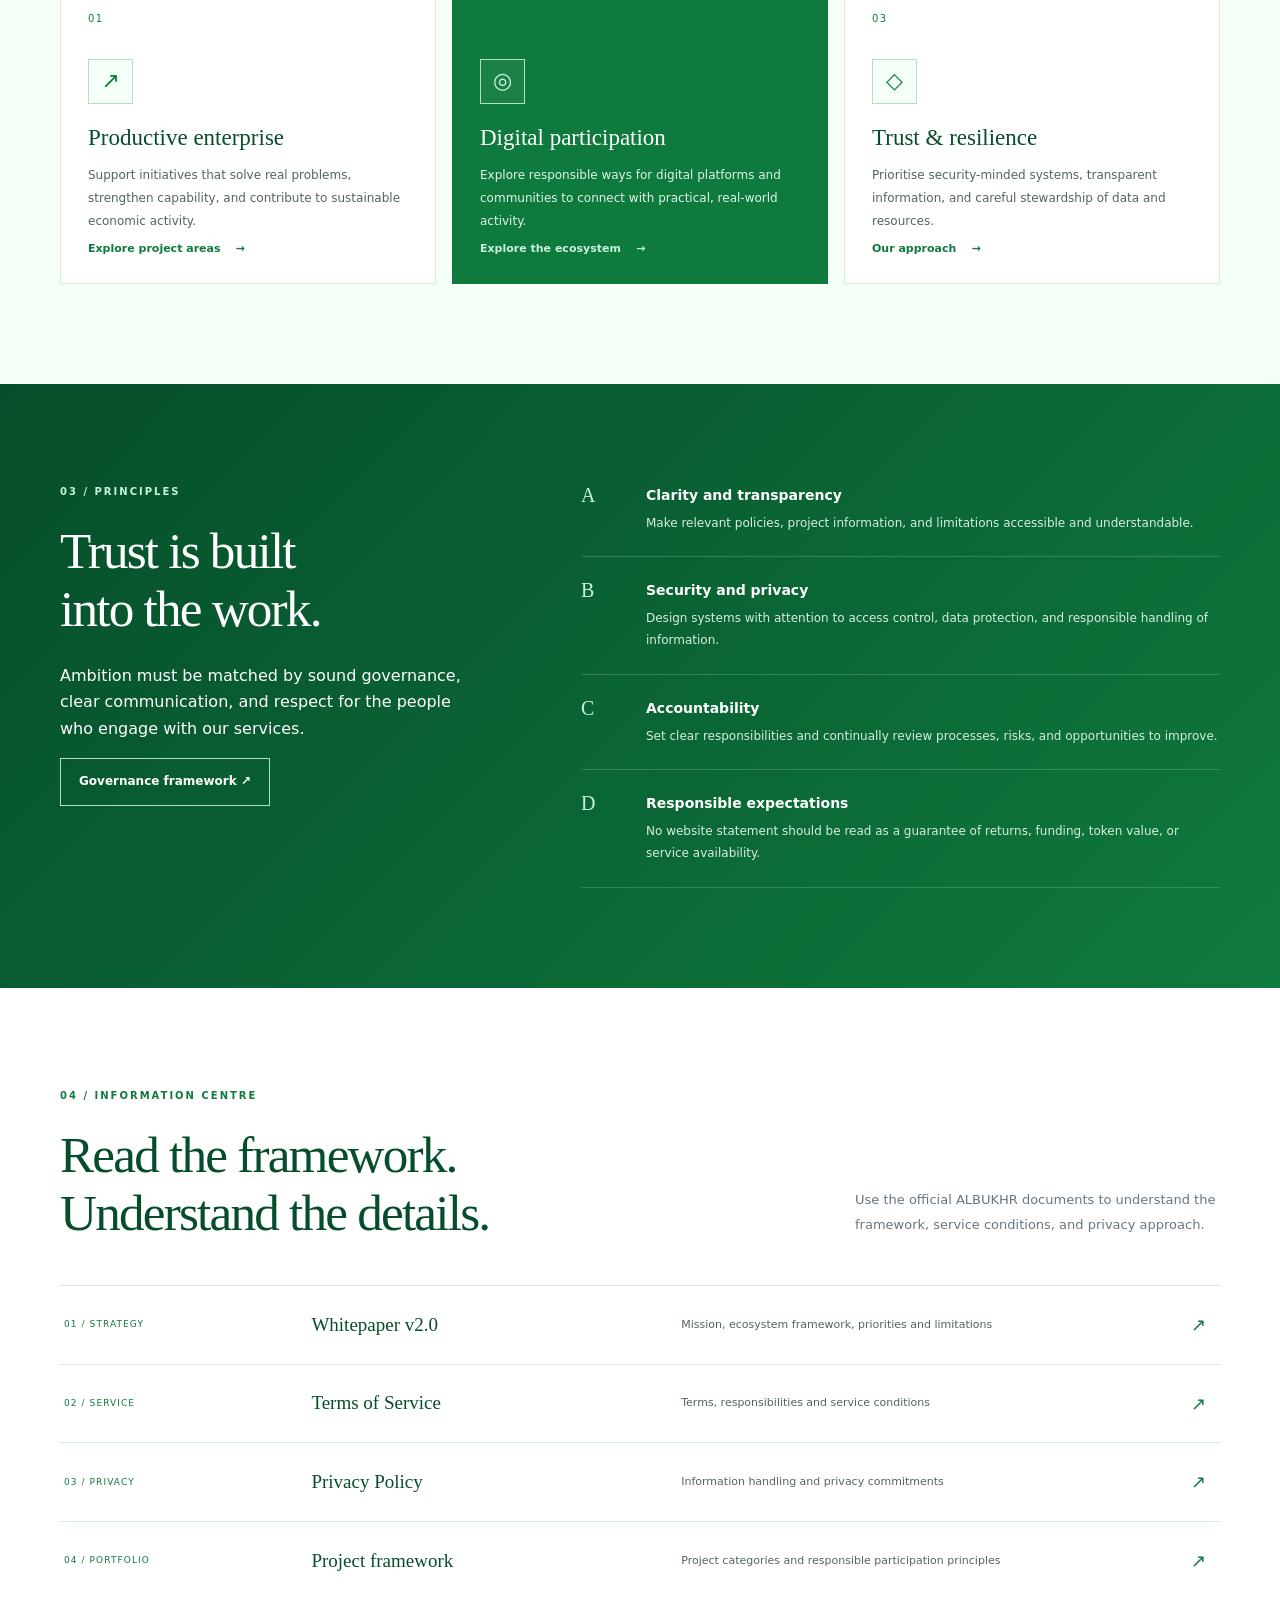
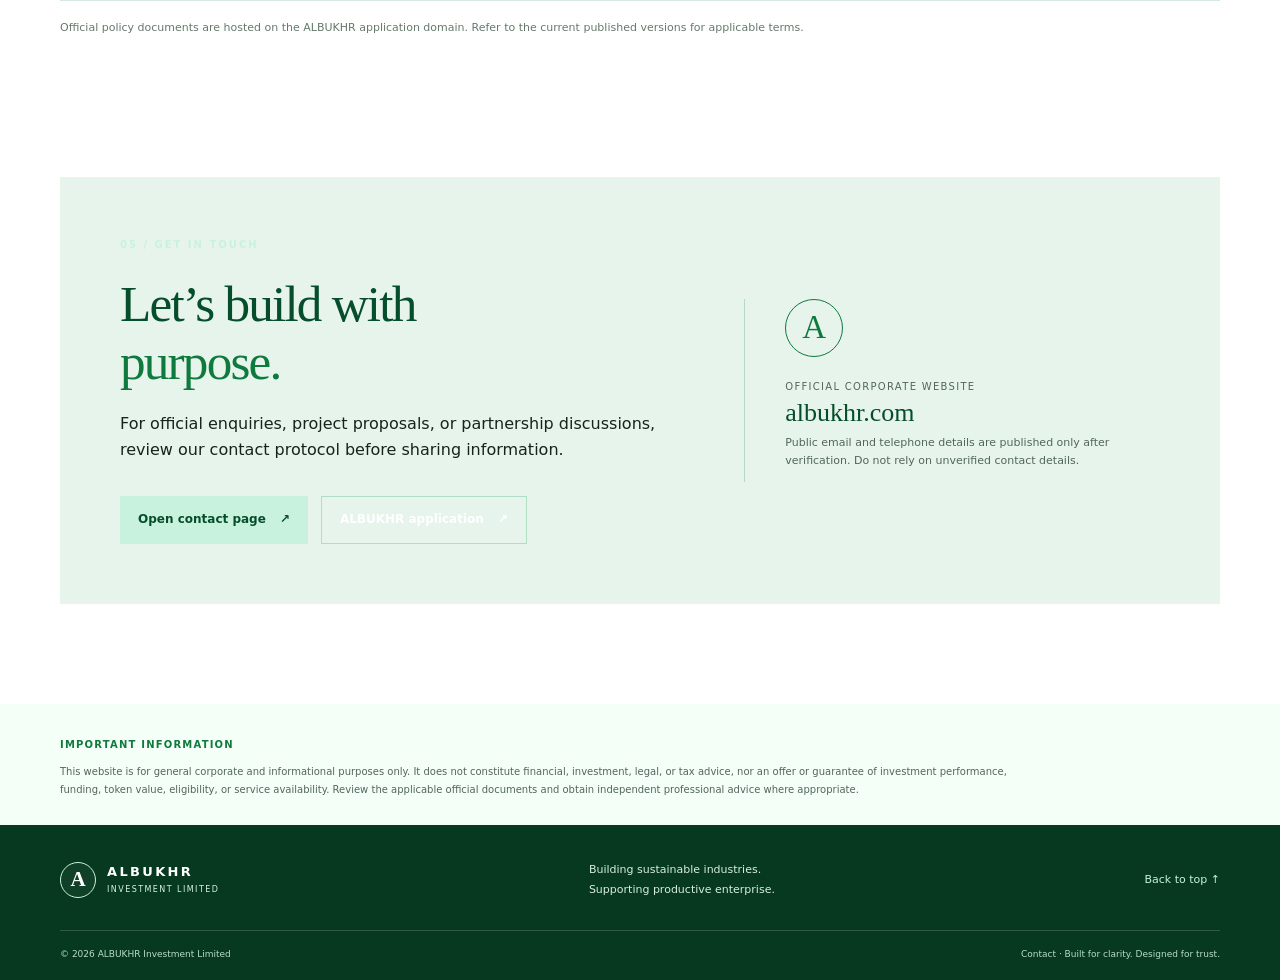
==== commit 2c74adb4: "Revise contact section and footer links Updated contact section and footer links for clarity and add" ====
--- a/index.html
+++ b/index.html
@@ -15,7 +15,7 @@
 <header class="site-header"><div class="container nav-wrap">
 <a class="brand" href="#home" aria-label="ALBUKHR home"><span class="brand-mark">A</span><span class="brand-copy"><strong>ALBUKHR</strong><small>INVESTMENT LIMITED</small></span></a>
 <button class="menu-toggle" aria-expanded="false" aria-controls="site-nav" type="button"><span class="menu-icon"></span><span class="sr-only">Toggle navigation</span></button>
-<nav id="site-nav" class="site-nav" aria-label="Main navigation"><a href="about-governance.html">About</a><a href="projects.html">Projects</a><a href="#focus">Our focus</a><a href="about-governance.html#governance">Governance</a><a href="#documents">Documents</a><a class="nav-cta" href="#contact">Contact</a></nav>
+<nav id="site-nav" class="site-nav" aria-label="Main navigation"><a href="about-governance.html">About</a><a href="projects.html">Projects</a><a href="#focus">Our focus</a><a href="about-governance.html#governance">Governance</a><a href="#documents">Documents</a><a class="nav-cta" href="contact.html">Contact</a></nav>
 </div></header>
 <main id="main">
 <section class="hero" id="home"><div class="hero-glow glow-one"></div><div class="hero-glow glow-two"></div><div class="container hero-grid">
@@ -39,8 +39,8 @@
 <a class="document-item" href="https://app.albukhr.com/terms-of-service.html" target="_blank" rel="noopener noreferrer"><span class="document-type">02 / Service</span><strong>Terms of Service</strong><span class="document-desc">Terms, responsibilities and service conditions</span><span class="document-arrow">↗</span></a>
 <a class="document-item" href="https://app.albukhr.com/privacy-policy.html" target="_blank" rel="noopener noreferrer"><span class="document-type">03 / Privacy</span><strong>Privacy Policy</strong><span class="document-desc">Information handling and privacy commitments</span><span class="document-arrow">↗</span></a>
 <a class="document-item" href="projects.html"><span class="document-type">04 / Portfolio</span><strong>Project framework</strong><span class="document-desc">Project categories and responsible participation principles</span><span class="document-arrow">↗</span></a></div><p class="documents-note">Official policy documents are hosted on the ALBUKHR application domain. Refer to the current published versions for applicable terms.</p></div></section>
-<section class="contact-section section-pad" id="contact"><div class="container contact-panel"><div><p class="eyebrow">05 / Get in touch</p><h2>Let’s build with<br><em>purpose.</em></h2><p>For official enquiries or partnerships, use the verified contact channels published by ALBUKHR.</p></div><div class="contact-side"><div class="contact-mark">A</div><p class="contact-label">Official corporate website</p><p class="contact-domain">albukhr.com</p><p class="contact-small">Corporate email and telephone details should be published here after confirmation.</p></div></div></section>
+<section class="contact-section section-pad" id="contact"><div class="container contact-panel"><div><p class="eyebrow">05 / Get in touch</p><h2>Let’s build with<br><em>purpose.</em></h2><p>For official enquiries, project proposals, or partnership discussions, review our contact protocol before sharing information.</p><div class="hero-actions"><a class="button button-primary" href="contact.html">Open contact page <span>↗</span></a><a class="button button-quiet" href="https://app.albukhr.com/" target="_blank" rel="noopener noreferrer">ALBUKHR application <span>↗</span></a></div></div><div class="contact-side"><div class="contact-mark">A</div><p class="contact-label">Official corporate website</p><p class="contact-domain">albukhr.com</p><p class="contact-small">Public email and telephone details are published only after verification. Do not rely on unverified contact details.</p></div></div></section>
 <section class="disclaimer"><div class="container"><strong>Important information</strong><p>This website is for general corporate and informational purposes only. It does not constitute financial, investment, legal, or tax advice, nor an offer or guarantee of investment performance, funding, token value, eligibility, or service availability. Review the applicable official documents and obtain independent professional advice where appropriate.</p></div></section>
 </main>
-<footer class="site-footer"><div class="container footer-main"><a class="brand brand-footer" href="#home"><span class="brand-mark">A</span><span class="brand-copy"><strong>ALBUKHR</strong><small>INVESTMENT LIMITED</small></span></a><p>Building sustainable industries.<br>Supporting productive enterprise.</p><a class="back-top" href="#home">Back to top ↑</a></div><div class="container footer-bottom"><span>© <span id="year">2026</span> ALBUKHR Investment Limited</span><span>Built for clarity. Designed for trust.</span></div></footer>
+<footer class="site-footer"><div class="container footer-main"><a class="brand brand-footer" href="#home"><span class="brand-mark">A</span><span class="brand-copy"><strong>ALBUKHR</strong><small>INVESTMENT LIMITED</small></span></a><p>Building sustainable industries.<br>Supporting productive enterprise.</p><a class="back-top" href="#home">Back to top ↑</a></div><div class="container footer-bottom"><span>© <span id="year">2026</span> ALBUKHR Investment Limited</span><span><a href="contact.html">Contact</a> · Built for clarity. Designed for trust.</span></div></footer>
 </body></html>
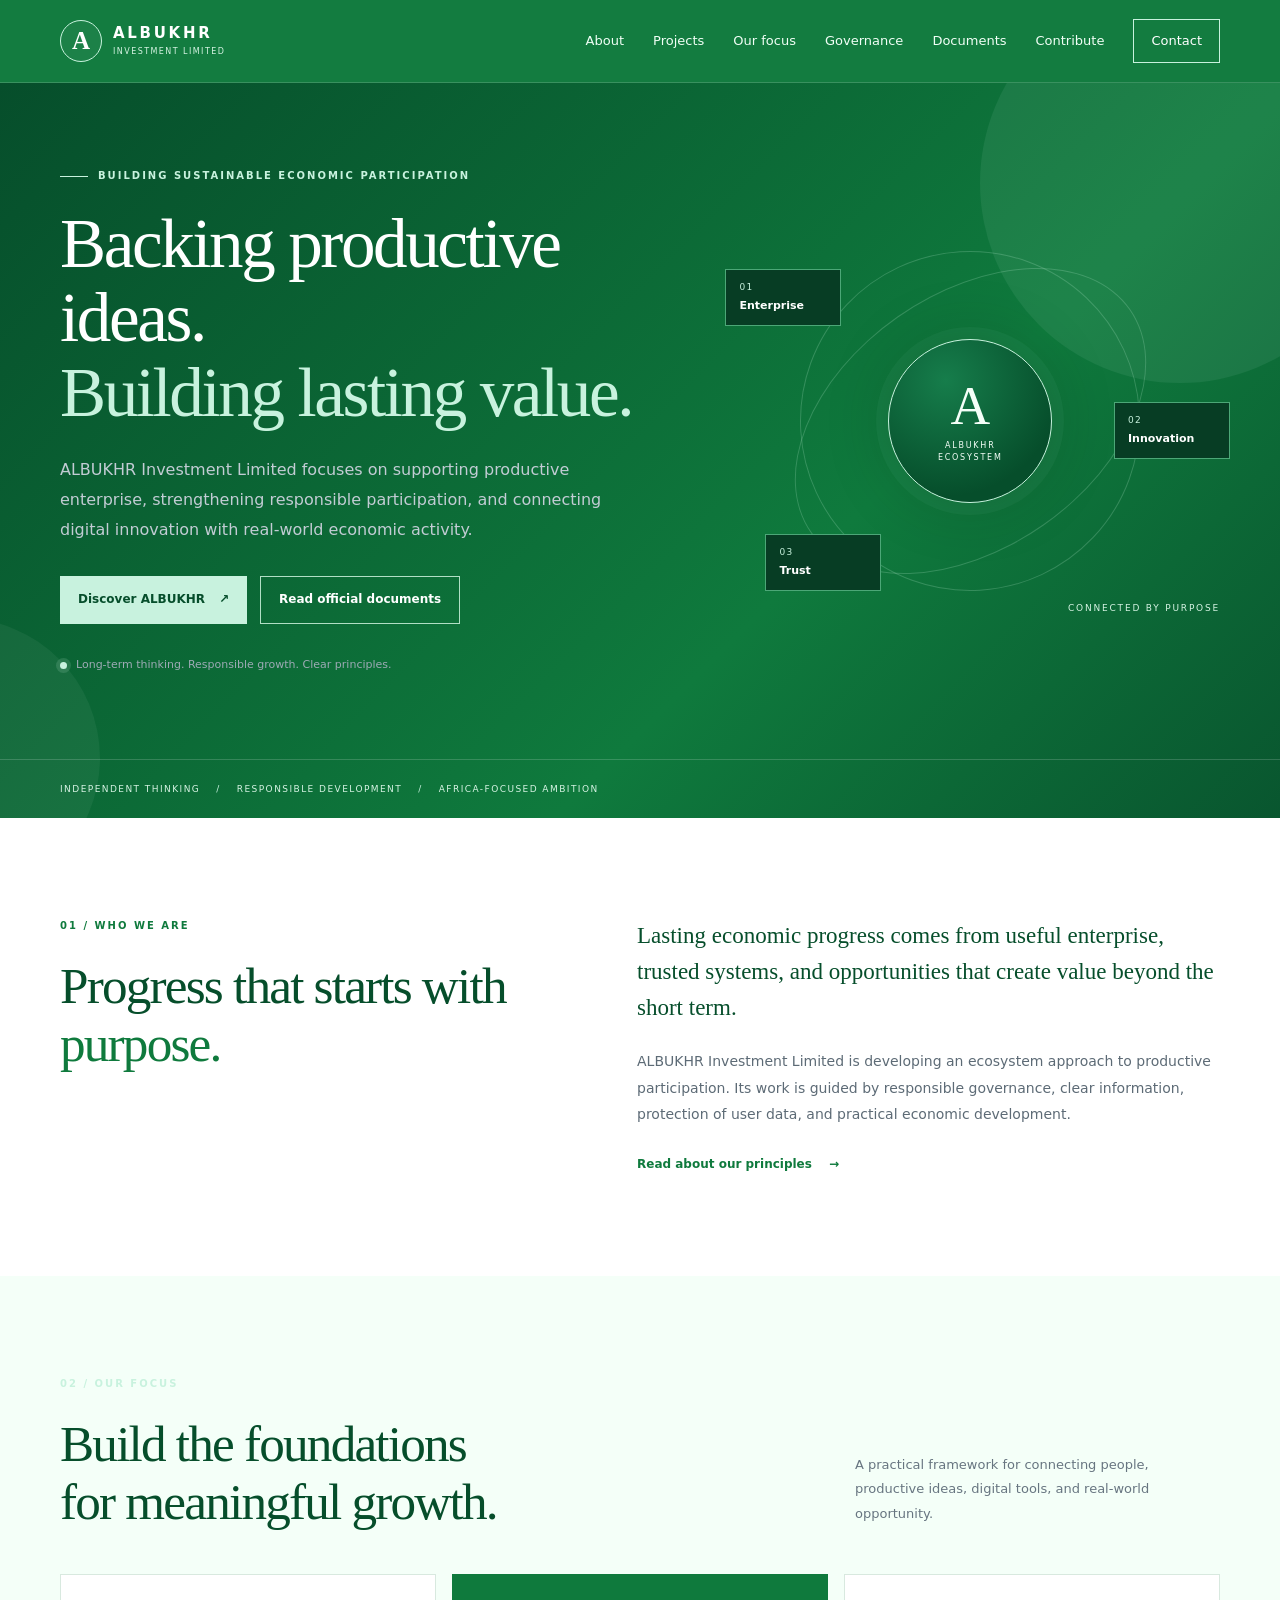
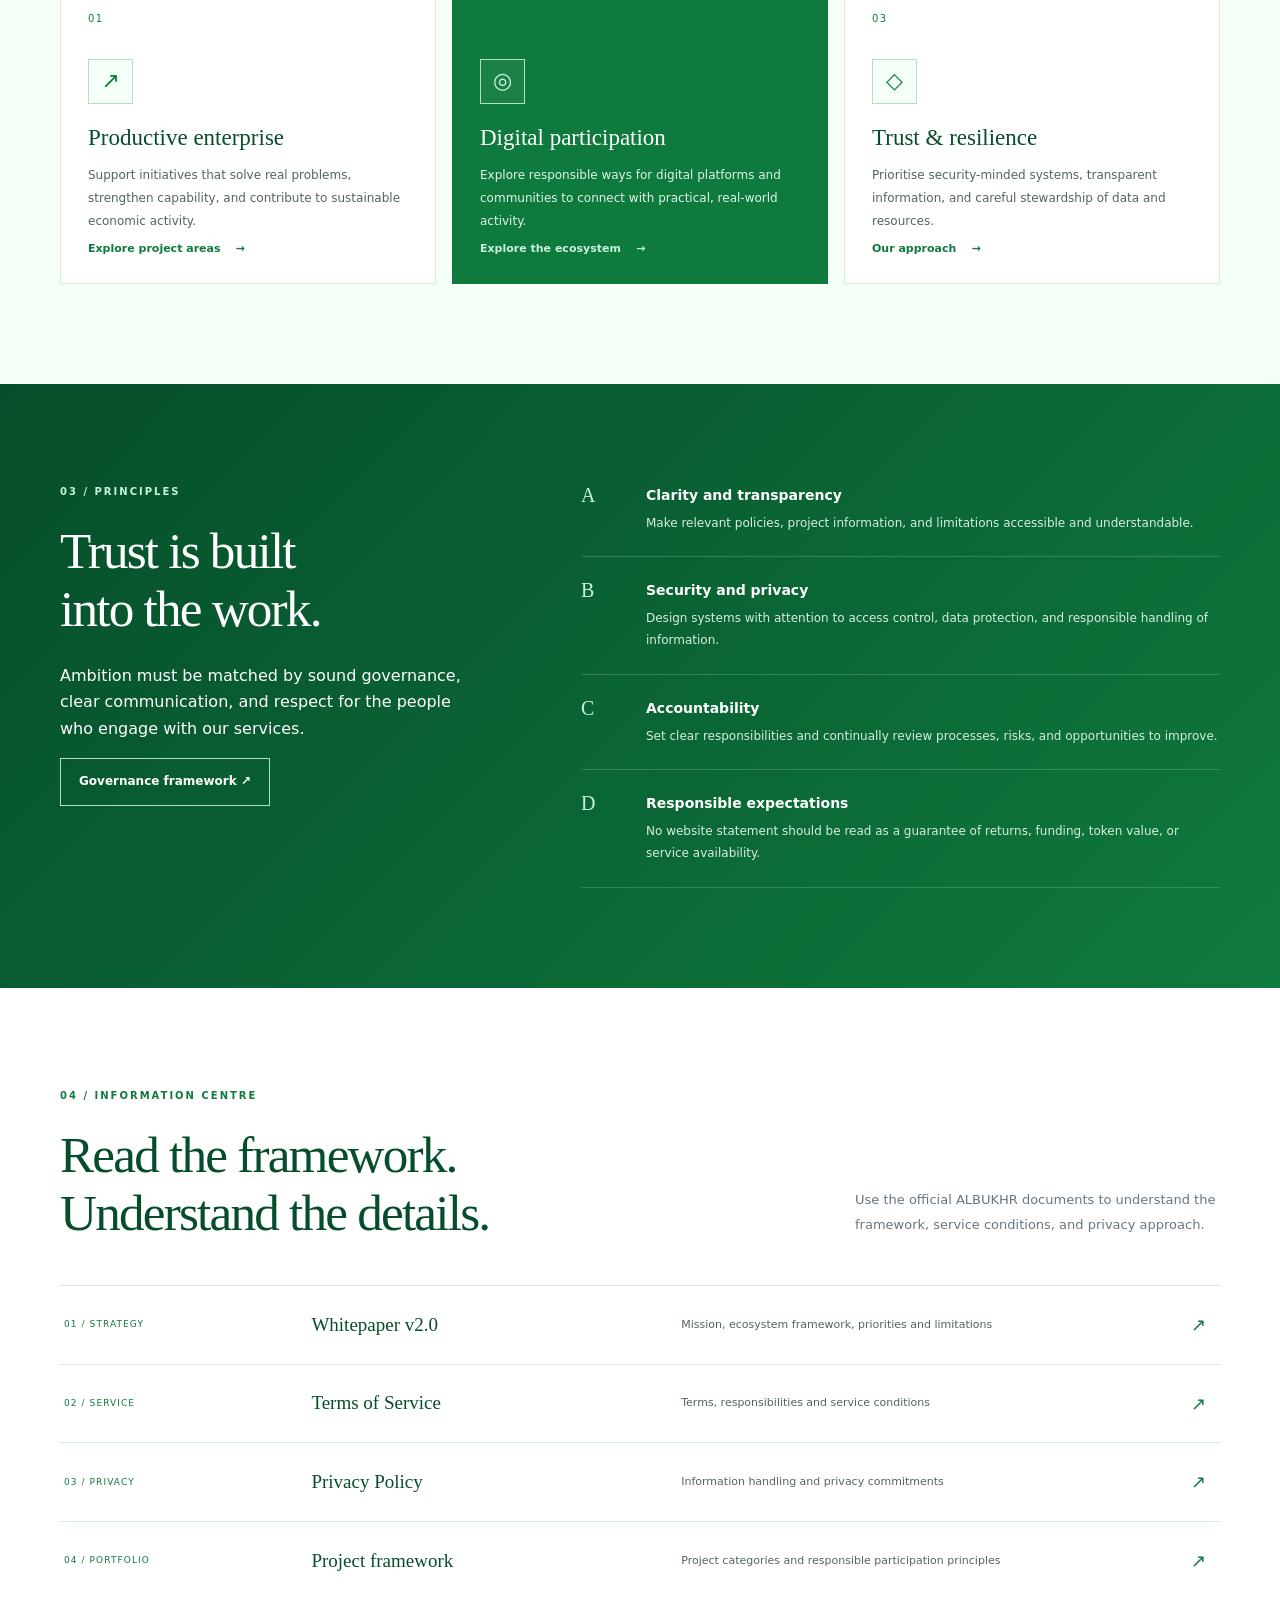
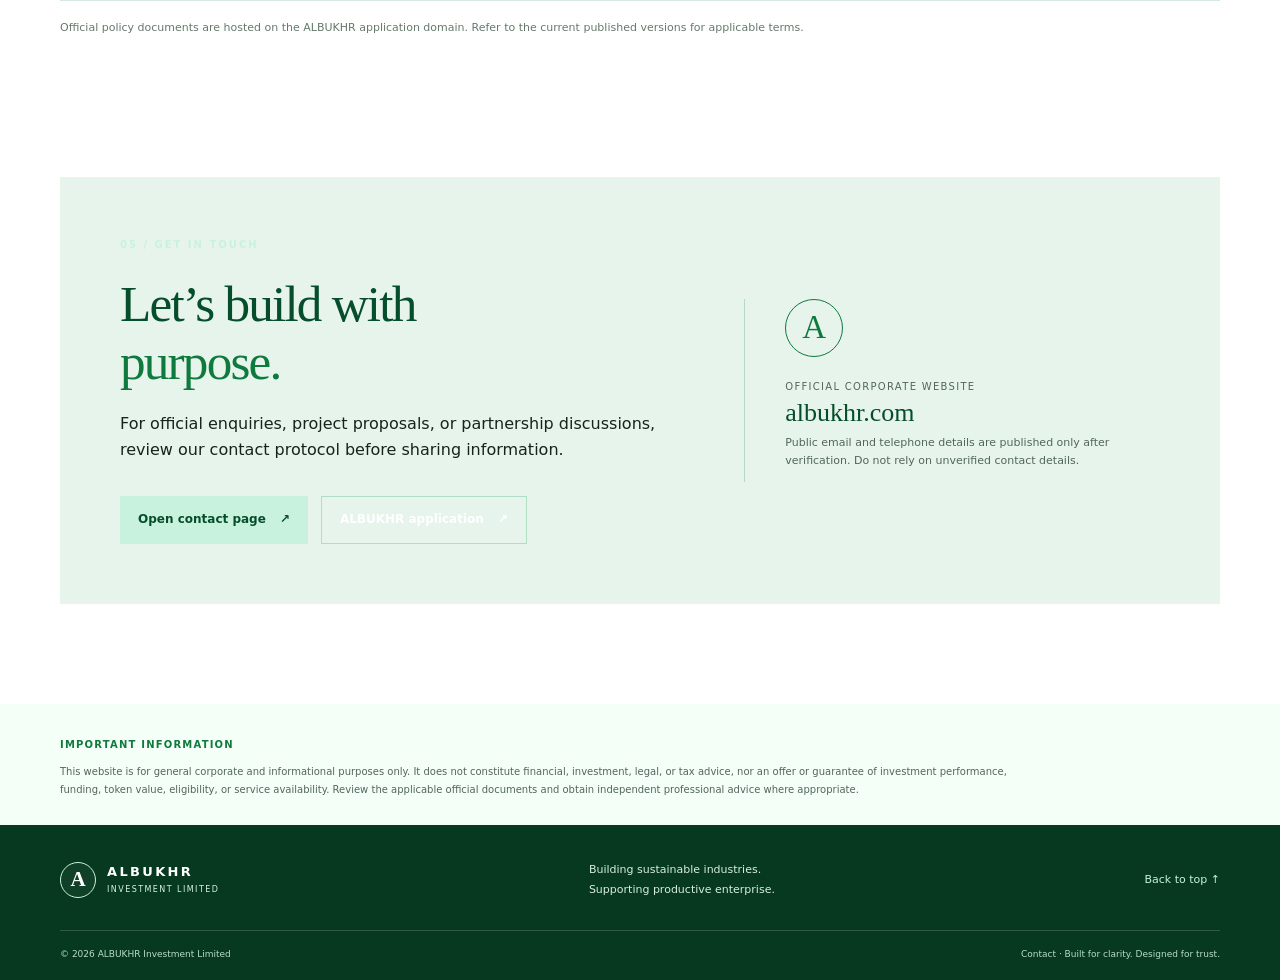
==== commit b76a35a6: "Fix HTML structure and update meta tags" ====
--- a/index.html
+++ b/index.html
@@ -1,7 +1,9 @@
 <!doctype html>
+
 <html lang="en">
 <head>
-<meta charset="utf-8"><meta name="viewport" content="width=device-width,initial-scale=1">
+<meta charset="utf-8">
+<meta name="viewport" content="width=device-width,initial-scale=1">
 <meta name="theme-color" content="#0f7a3d">
 <meta name="description" content="ALBUKHR Investment Limited supports productive enterprise, sustainable industries, responsible governance and economic participation.">
 <title>ALBUKHR Investment Limited | Building Productive Futures</title>
@@ -11,36 +13,321 @@
 <script src="assets/main.js" defer></script>
 </head>
 <body>
-<a class="skip-link" href="#main">Skip to content</a>
-<header class="site-header"><div class="container nav-wrap">
-<a class="brand" href="#home" aria-label="ALBUKHR home"><span class="brand-mark">A</span><span class="brand-copy"><strong>ALBUKHR</strong><small>INVESTMENT LIMITED</small></span></a>
-<button class="menu-toggle" aria-expanded="false" aria-controls="site-nav" type="button"><span class="menu-icon"></span><span class="sr-only">Toggle navigation</span></button>
-<nav id="site-nav" class="site-nav" aria-label="Main navigation"><a href="about-governance.html">About</a><a href="projects.html">Projects</a><a href="#focus">Our focus</a><a href="about-governance.html#governance">Governance</a><a href="#documents">Documents</a><a class="nav-cta" href="contact.html">Contact</a></nav>
-</div></header>
-<main id="main">
-<section class="hero" id="home"><div class="hero-glow glow-one"></div><div class="hero-glow glow-two"></div><div class="container hero-grid">
-<div class="hero-content"><p class="eyebrow"><span class="eyebrow-line"></span> Building sustainable economic participation</p><h1>Backing productive ideas.<br><span>Building lasting value.</span></h1><p class="hero-lead">ALBUKHR Investment Limited focuses on supporting productive enterprise, strengthening responsible participation, and connecting digital innovation with real-world economic activity.</p><div class="hero-actions"><a class="button button-primary" href="about-governance.html">Discover ALBUKHR <span>↗</span></a><a class="button button-quiet" href="#documents">Read official documents</a></div><p class="hero-note"><span class="status-dot"></span> Long-term thinking. Responsible growth. Clear principles.</p></div>
-<div class="hero-visual" aria-label="Abstract illustration representing connected economic growth"><div class="orbit orbit-a"></div><div class="orbit orbit-b"></div><div class="visual-core"><span class="core-symbol">A</span><span class="core-caption">ALBUKHR<br>ECOSYSTEM</span></div><div class="orbit-node node-one"><span>01</span><b>Enterprise</b></div><div class="orbit-node node-two"><span>02</span><b>Innovation</b></div><div class="orbit-node node-three"><span>03</span><b>Trust</b></div><div class="visual-label">Connected by purpose</div></div>
-</div><div class="hero-bottom"><div class="container hero-bottom-inner"><span>Independent thinking</span><span class="bottom-separator">/</span><span>Responsible development</span><span class="bottom-separator">/</span><span>Africa-focused ambition</span></div></div></section>
-<section class="intro section-pad" id="about"><div class="container intro-grid"><div><p class="eyebrow eyebrow-dark">01 / Who we are</p><h2>Progress that starts with <em>purpose.</em></h2></div><div class="intro-copy"><p class="large-copy">Lasting economic progress comes from useful enterprise, trusted systems, and opportunities that create value beyond the short term.</p><p>ALBUKHR Investment Limited is developing an ecosystem approach to productive participation. Its work is guided by responsible governance, clear information, protection of user data, and practical economic development.</p><a class="text-link" href="about-governance.html#governance">Read about our principles <span>→</span></a></div></div></section>
-<section class="focus-section section-pad" id="focus"><div class="container"><div class="section-heading"><div><p class="eyebrow">02 / Our focus</p><h2>Build the foundations<br>for meaningful growth.</h2></div><p class="section-intro">A practical framework for connecting people, productive ideas, digital tools, and real-world opportunity.</p></div><div class="focus-grid">
-<article class="focus-card"><span class="card-number">01</span><div class="card-icon">↗</div><h3>Productive enterprise</h3><p>Support initiatives that solve real problems, strengthen capability, and contribute to sustainable economic activity.</p><a href="projects.html">Explore project areas <span>→</span></a></article>
-<article class="focus-card focus-card-featured"><span class="card-number">02</span><div class="card-icon">◎</div><h3>Digital participation</h3><p>Explore responsible ways for digital platforms and communities to connect with practical, real-world activity.</p><a href="projects.html">Explore the ecosystem <span>→</span></a></article>
-<article class="focus-card"><span class="card-number">03</span><div class="card-icon">◇</div><h3>Trust &amp; resilience</h3><p>Prioritise security-minded systems, transparent information, and careful stewardship of data and resources.</p><a href="about-governance.html#governance">Our approach <span>→</span></a></article>
-</div></div></section>
-<section class="principles-section section-pad" id="governance"><div class="container principles-grid"><div class="principles-heading"><p class="eyebrow">03 / Principles</p><h2>Trust is built<br>into the work.</h2><p>Ambition must be matched by sound governance, clear communication, and respect for the people who engage with our services.</p><a class="button button-quiet" href="about-governance.html#governance">Governance framework ↗</a></div><div class="principles-list">
-<article><span class="principle-index">A</span><div><h3>Clarity and transparency</h3><p>Make relevant policies, project information, and limitations accessible and understandable.</p></div></article>
-<article><span class="principle-index">B</span><div><h3>Security and privacy</h3><p>Design systems with attention to access control, data protection, and responsible handling of information.</p></div></article>
-<article><span class="principle-index">C</span><div><h3>Accountability</h3><p>Set clear responsibilities and continually review processes, risks, and opportunities to improve.</p></div></article>
-<article><span class="principle-index">D</span><div><h3>Responsible expectations</h3><p>No website statement should be read as a guarantee of returns, funding, token value, or service availability.</p></div></article>
-</div></div></section>
-<section class="documents-section section-pad" id="documents"><div class="container"><div class="section-heading"><div><p class="eyebrow eyebrow-dark">04 / Information centre</p><h2>Read the framework.<br>Understand the details.</h2></div><p class="section-intro">Use the official ALBUKHR documents to understand the framework, service conditions, and privacy approach.</p></div><div class="document-list">
-<a class="document-item" href="https://app.albukhr.com/whitepaper.html" target="_blank" rel="noopener noreferrer"><span class="document-type">01 / Strategy</span><strong>Whitepaper v2.0</strong><span class="document-desc">Mission, ecosystem framework, priorities and limitations</span><span class="document-arrow">↗</span></a>
-<a class="document-item" href="https://app.albukhr.com/terms-of-service.html" target="_blank" rel="noopener noreferrer"><span class="document-type">02 / Service</span><strong>Terms of Service</strong><span class="document-desc">Terms, responsibilities and service conditions</span><span class="document-arrow">↗</span></a>
-<a class="document-item" href="https://app.albukhr.com/privacy-policy.html" target="_blank" rel="noopener noreferrer"><span class="document-type">03 / Privacy</span><strong>Privacy Policy</strong><span class="document-desc">Information handling and privacy commitments</span><span class="document-arrow">↗</span></a>
-<a class="document-item" href="projects.html"><span class="document-type">04 / Portfolio</span><strong>Project framework</strong><span class="document-desc">Project categories and responsible participation principles</span><span class="document-arrow">↗</span></a></div><p class="documents-note">Official policy documents are hosted on the ALBUKHR application domain. Refer to the current published versions for applicable terms.</p></div></section>
-<section class="contact-section section-pad" id="contact"><div class="container contact-panel"><div><p class="eyebrow">05 / Get in touch</p><h2>Let’s build with<br><em>purpose.</em></h2><p>For official enquiries, project proposals, or partnership discussions, review our contact protocol before sharing information.</p><div class="hero-actions"><a class="button button-primary" href="contact.html">Open contact page <span>↗</span></a><a class="button button-quiet" href="https://app.albukhr.com/" target="_blank" rel="noopener noreferrer">ALBUKHR application <span>↗</span></a></div></div><div class="contact-side"><div class="contact-mark">A</div><p class="contact-label">Official corporate website</p><p class="contact-domain">albukhr.com</p><p class="contact-small">Public email and telephone details are published only after verification. Do not rely on unverified contact details.</p></div></div></section>
-<section class="disclaimer"><div class="container"><strong>Important information</strong><p>This website is for general corporate and informational purposes only. It does not constitute financial, investment, legal, or tax advice, nor an offer or guarantee of investment performance, funding, token value, eligibility, or service availability. Review the applicable official documents and obtain independent professional advice where appropriate.</p></div></section>
-</main>
-<footer class="site-footer"><div class="container footer-main"><a class="brand brand-footer" href="#home"><span class="brand-mark">A</span><span class="brand-copy"><strong>ALBUKHR</strong><small>INVESTMENT LIMITED</small></span></a><p>Building sustainable industries.<br>Supporting productive enterprise.</p><a class="back-top" href="#home">Back to top ↑</a></div><div class="container footer-bottom"><span>© <span id="year">2026</span> ALBUKHR Investment Limited</span><span><a href="contact.html">Contact</a> · Built for clarity. Designed for trust.</span></div></footer>
-</body></html>
+<a class="skip-link" href="#main">Skip to content</a><header class="site-header">
+  <div class="container nav-wrap">
+    <a class="brand" href="#home" aria-label="ALBUKHR home">
+      <span class="brand-mark">A</span>
+      <span class="brand-copy">
+        <strong>ALBUKHR</strong>
+        <small>INVESTMENT LIMITED</small>
+      </span>
+    </a><button class="menu-toggle" aria-expanded="false" aria-controls="site-nav" type="button">
+  <span class="menu-icon"></span>
+  <span class="sr-only">Toggle navigation</span>
+</button>
+
+<nav id="site-nav" class="site-nav" aria-label="Main navigation">
+  <a href="about-governance.html">About</a>
+  <a href="projects.html">Projects</a>
+  <a href="#focus">Our focus</a>
+  <a href="about-governance.html#governance">Governance</a>
+  <a href="#documents">Documents</a>
+  <a href="contributor-apply.html">Contribute</a>
+  <a class="nav-cta" href="contact.html">Contact</a>
+</nav>
+
+  </div>
+</header><main id="main">
+  <section class="hero" id="home">
+    <div class="hero-glow glow-one"></div>
+    <div class="hero-glow glow-two"></div><div class="container hero-grid">
+  <div class="hero-content">
+    <p class="eyebrow">
+      <span class="eyebrow-line"></span>
+      Building sustainable economic participation
+    </p>
+
+    <h1>Backing productive ideas.<br><span>Building lasting value.</span></h1>
+
+    <p class="hero-lead">
+      ALBUKHR Investment Limited focuses on supporting productive enterprise,
+      strengthening responsible participation, and connecting digital innovation
+      with real-world economic activity.
+    </p>
+
+    <div class="hero-actions">
+      <a class="button button-primary" href="about-governance.html">
+        Discover ALBUKHR <span>↗</span>
+      </a>
+      <a class="button button-quiet" href="#documents">Read official documents</a>
+    </div>
+
+    <p class="hero-note">
+      <span class="status-dot"></span>
+      Long-term thinking. Responsible growth. Clear principles.
+    </p>
+  </div>
+
+  <div class="hero-visual" aria-label="Abstract illustration representing connected economic growth">
+    <div class="orbit orbit-a"></div>
+    <div class="orbit orbit-b"></div>
+
+    <div class="visual-core">
+      <span class="core-symbol">A</span>
+      <span class="core-caption">ALBUKHR<br>ECOSYSTEM</span>
+    </div>
+
+    <div class="orbit-node node-one"><span>01</span><b>Enterprise</b></div>
+    <div class="orbit-node node-two"><span>02</span><b>Innovation</b></div>
+    <div class="orbit-node node-three"><span>03</span><b>Trust</b></div>
+    <div class="visual-label">Connected by purpose</div>
+  </div>
+</div>
+
+<div class="hero-bottom">
+  <div class="container hero-bottom-inner">
+    <span>Independent thinking</span>
+    <span class="bottom-separator">/</span>
+    <span>Responsible development</span>
+    <span class="bottom-separator">/</span>
+    <span>Africa-focused ambition</span>
+  </div>
+</div>
+
+  </section>  <section class="intro section-pad" id="about">
+    <div class="container intro-grid">
+      <div>
+        <p class="eyebrow eyebrow-dark">01 / Who we are</p>
+        <h2>Progress that starts with <em>purpose.</em></h2>
+      </div>  <div class="intro-copy">
+    <p class="large-copy">
+      Lasting economic progress comes from useful enterprise, trusted systems,
+      and opportunities that create value beyond the short term.
+    </p>
+
+    <p>
+      ALBUKHR Investment Limited is developing an ecosystem approach to productive
+      participation. Its work is guided by responsible governance, clear information,
+      protection of user data, and practical economic development.
+    </p>
+
+    <a class="text-link" href="about-governance.html#governance">
+      Read about our principles <span>→</span>
+    </a>
+  </div>
+</div>
+
+  </section>  <section class="focus-section section-pad" id="focus">
+    <div class="container">
+      <div class="section-heading">
+        <div>
+          <p class="eyebrow">02 / Our focus</p>
+          <h2>Build the foundations<br>for meaningful growth.</h2>
+        </div>    <p class="section-intro">
+      A practical framework for connecting people, productive ideas, digital tools,
+      and real-world opportunity.
+    </p>
+  </div>
+
+  <div class="focus-grid">
+    <article class="focus-card">
+      <span class="card-number">01</span>
+      <div class="card-icon">↗</div>
+      <h3>Productive enterprise</h3>
+      <p>
+        Support initiatives that solve real problems, strengthen capability,
+        and contribute to sustainable economic activity.
+      </p>
+      <a href="projects.html">Explore project areas <span>→</span></a>
+    </article>
+
+    <article class="focus-card focus-card-featured">
+      <span class="card-number">02</span>
+      <div class="card-icon">◎</div>
+      <h3>Digital participation</h3>
+      <p>
+        Explore responsible ways for digital platforms and communities to connect
+        with practical, real-world activity.
+      </p>
+      <a href="projects.html">Explore the ecosystem <span>→</span></a>
+    </article>
+
+    <article class="focus-card">
+      <span class="card-number">03</span>
+      <div class="card-icon">◇</div>
+      <h3>Trust &amp; resilience</h3>
+      <p>
+        Prioritise security-minded systems, transparent information, and careful
+        stewardship of data and resources.
+      </p>
+      <a href="about-governance.html#governance">Our approach <span>→</span></a>
+    </article>
+  </div>
+</div>
+
+  </section>  <section class="principles-section section-pad" id="governance">
+    <div class="container principles-grid">
+      <div class="principles-heading">
+        <p class="eyebrow">03 / Principles</p>
+        <h2>Trust is built<br>into the work.</h2>
+        <p>
+          Ambition must be matched by sound governance, clear communication,
+          and respect for the people who engage with our services.
+        </p>
+        <a class="button button-quiet" href="about-governance.html#governance">
+          Governance framework ↗
+        </a>
+      </div>  <div class="principles-list">
+    <article>
+      <span class="principle-index">A</span>
+      <div>
+        <h3>Clarity and transparency</h3>
+        <p>
+          Make relevant policies, project information, and limitations accessible
+          and understandable.
+        </p>
+      </div>
+    </article>
+
+    <article>
+      <span class="principle-index">B</span>
+      <div>
+        <h3>Security and privacy</h3>
+        <p>
+          Design systems with attention to access control, data protection,
+          and responsible handling of information.
+        </p>
+      </div>
+    </article>
+
+    <article>
+      <span class="principle-index">C</span>
+      <div>
+        <h3>Accountability</h3>
+        <p>
+          Set clear responsibilities and continually review processes, risks,
+          and opportunities to improve.
+        </p>
+      </div>
+    </article>
+
+    <article>
+      <span class="principle-index">D</span>
+      <div>
+        <h3>Responsible expectations</h3>
+        <p>
+          No website statement should be read as a guarantee of returns,
+          funding, token value, or service availability.
+        </p>
+      </div>
+    </article>
+  </div>
+</div>
+
+  </section>  <section class="documents-section section-pad" id="documents">
+    <div class="container">
+      <div class="section-heading">
+        <div>
+          <p class="eyebrow eyebrow-dark">04 / Information centre</p>
+          <h2>Read the framework.<br>Understand the details.</h2>
+        </div>    <p class="section-intro">
+      Use the official ALBUKHR documents to understand the framework,
+      service conditions, and privacy approach.
+    </p>
+  </div>
+
+  <div class="document-list">
+    <a class="document-item" href="https://app.albukhr.com/whitepaper.html" target="_blank" rel="noopener noreferrer">
+      <span class="document-type">01 / Strategy</span>
+      <strong>Whitepaper v2.0</strong>
+      <span class="document-desc">Mission, ecosystem framework, priorities and limitations</span>
+      <span class="document-arrow">↗</span>
+    </a>
+
+    <a class="document-item" href="https://app.albukhr.com/terms-of-service.html" target="_blank" rel="noopener noreferrer">
+      <span class="document-type">02 / Service</span>
+      <strong>Terms of Service</strong>
+      <span class="document-desc">Terms, responsibilities and service conditions</span>
+      <span class="document-arrow">↗</span>
+    </a>
+
+    <a class="document-item" href="https://app.albukhr.com/privacy-policy.html" target="_blank" rel="noopener noreferrer">
+      <span class="document-type">03 / Privacy</span>
+      <strong>Privacy Policy</strong>
+      <span class="document-desc">Information handling and privacy commitments</span>
+      <span class="document-arrow">↗</span>
+    </a>
+
+    <a class="document-item" href="projects.html">
+      <span class="document-type">04 / Portfolio</span>
+      <strong>Project framework</strong>
+      <span class="document-desc">Project categories and responsible participation principles</span>
+      <span class="document-arrow">↗</span>
+    </a>
+  </div>
+
+  <p class="documents-note">
+    Official policy documents are hosted on the ALBUKHR application domain.
+    Refer to the current published versions for applicable terms.
+  </p>
+</div>
+
+  </section>  <section class="contact-section section-pad" id="contact">
+    <div class="container contact-panel">
+      <div>
+        <p class="eyebrow">05 / Get in touch</p>
+        <h2>Let’s build with<br><em>purpose.</em></h2>
+        <p>
+          For official enquiries, project proposals, or partnership discussions,
+          review our contact protocol before sharing information.
+        </p>    <div class="hero-actions">
+      <a class="button button-primary" href="contact.html">
+        Open contact page <span>↗</span>
+      </a>
+      <a class="button button-quiet" href="https://app.albukhr.com/" target="_blank" rel="noopener noreferrer">
+        ALBUKHR application <span>↗</span>
+      </a>
+    </div>
+  </div>
+
+  <div class="contact-side">
+    <div class="contact-mark">A</div>
+    <p class="contact-label">Official corporate website</p>
+    <p class="contact-domain">albukhr.com</p>
+    <p class="contact-small">
+      Public email and telephone details are published only after verification.
+      Do not rely on unverified contact details.
+    </p>
+  </div>
+</div>
+
+  </section>  <section class="disclaimer">
+    <div class="container">
+      <strong>Important information</strong>
+      <p>
+        This website is for general corporate and informational purposes only.
+        It does not constitute financial, investment, legal, or tax advice, nor an
+        offer or guarantee of investment performance, funding, token value, eligibility,
+        or service availability. Review the applicable official documents and obtain
+        independent professional advice where appropriate.
+      </p>
+    </div>
+  </section>
+</main><footer class="site-footer">
+  <div class="container footer-main">
+    <a class="brand brand-footer" href="#home">
+      <span class="brand-mark">A</span>
+      <span class="brand-copy">
+        <strong>ALBUKHR</strong>
+        <small>INVESTMENT LIMITED</small>
+      </span>
+    </a><p>Building sustainable industries.<br>Supporting productive enterprise.</p>
+<a class="back-top" href="#home">Back to top ↑</a>
+
+  </div>  <div class="container footer-bottom">
+    <span>© <span id="year">2026</span> ALBUKHR Investment Limited</span>
+    <span><a href="contact.html">Contact</a> · Built for clarity. Designed for trust.</span>
+  </div>
+</footer>
+</body>
+ </html>
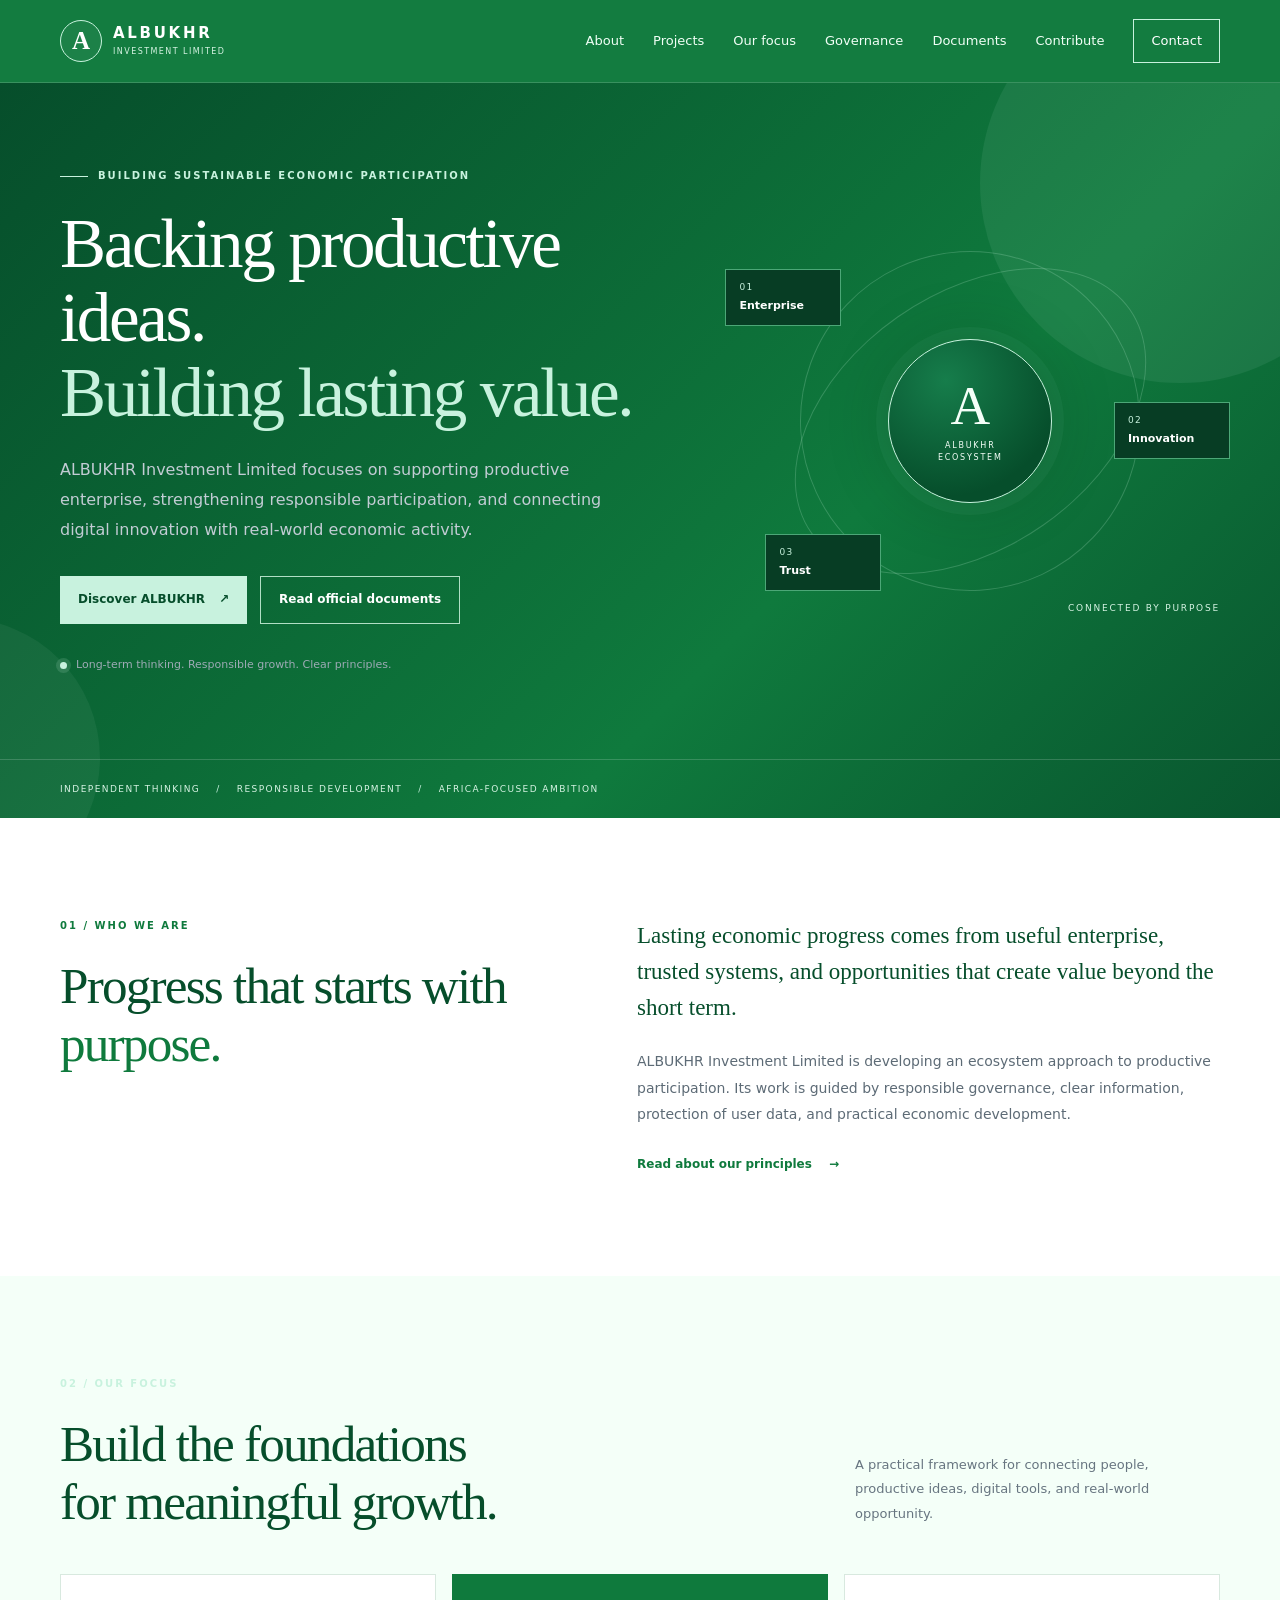
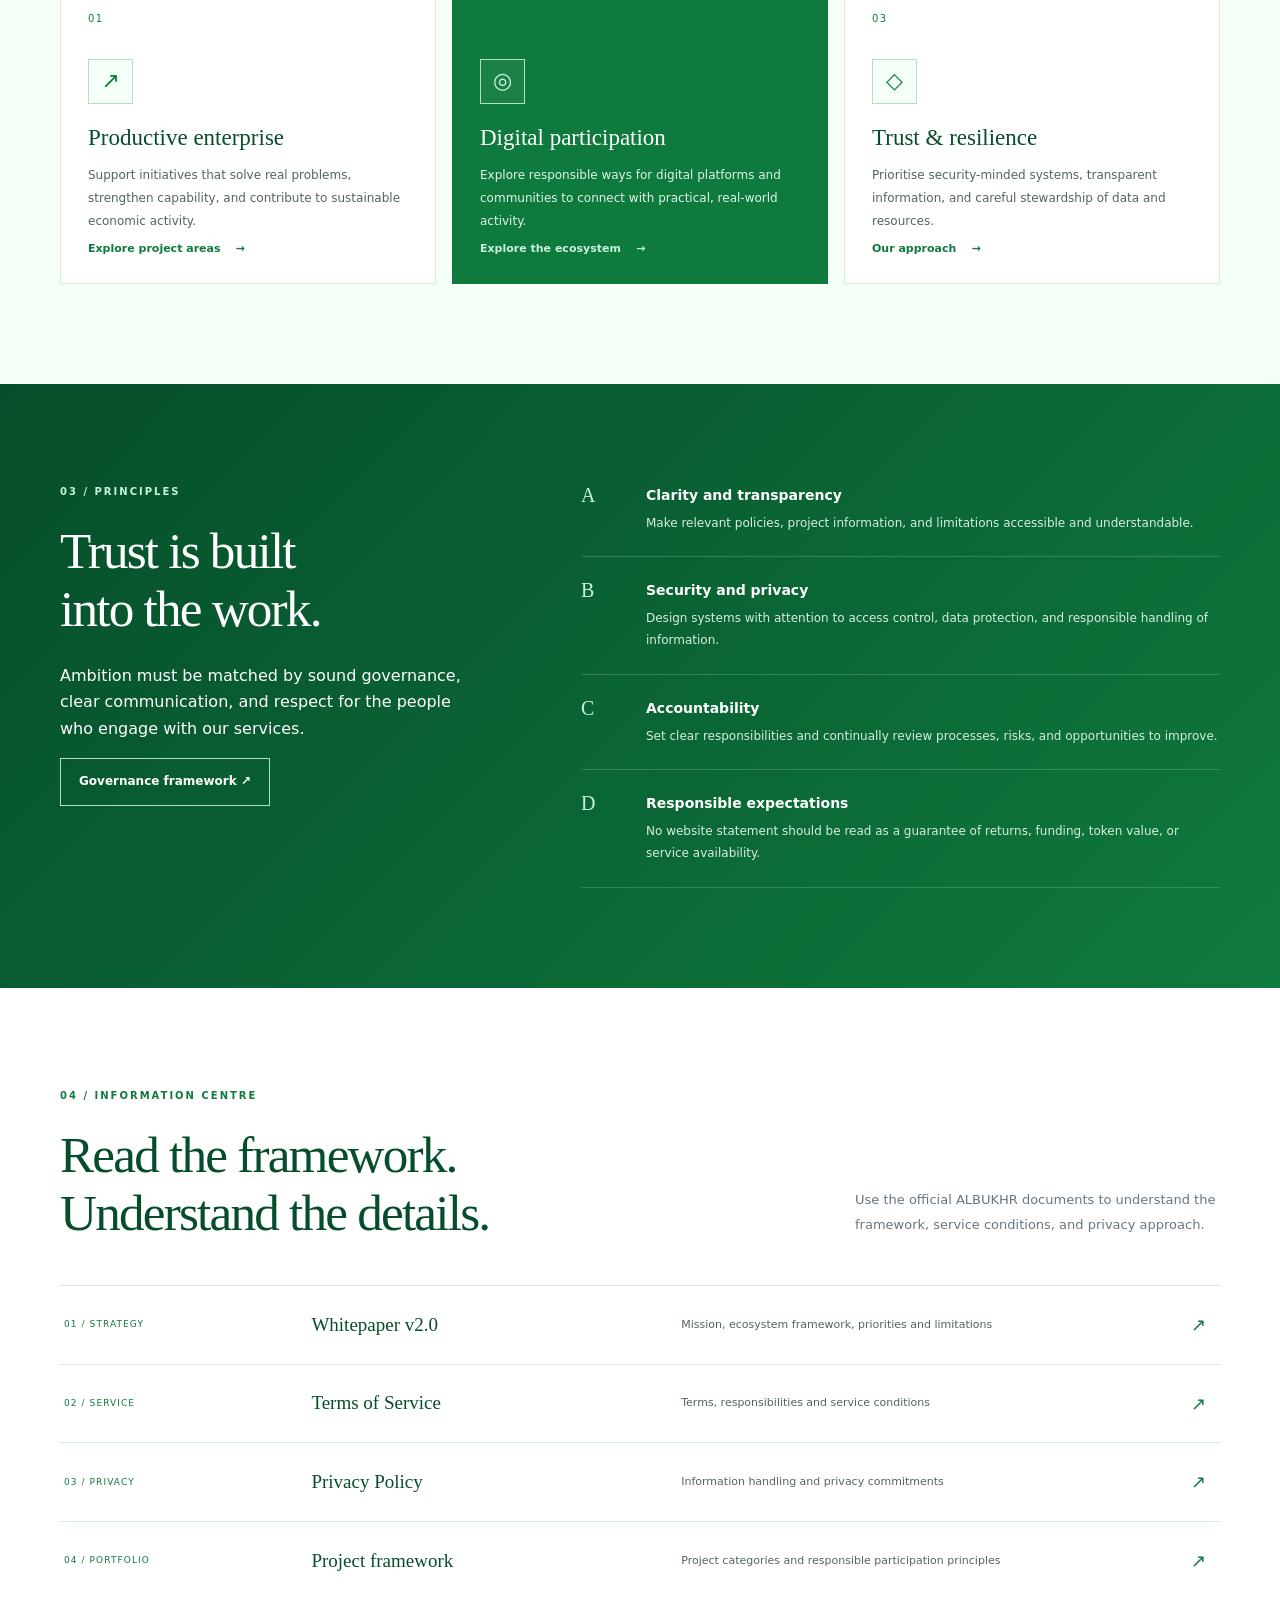
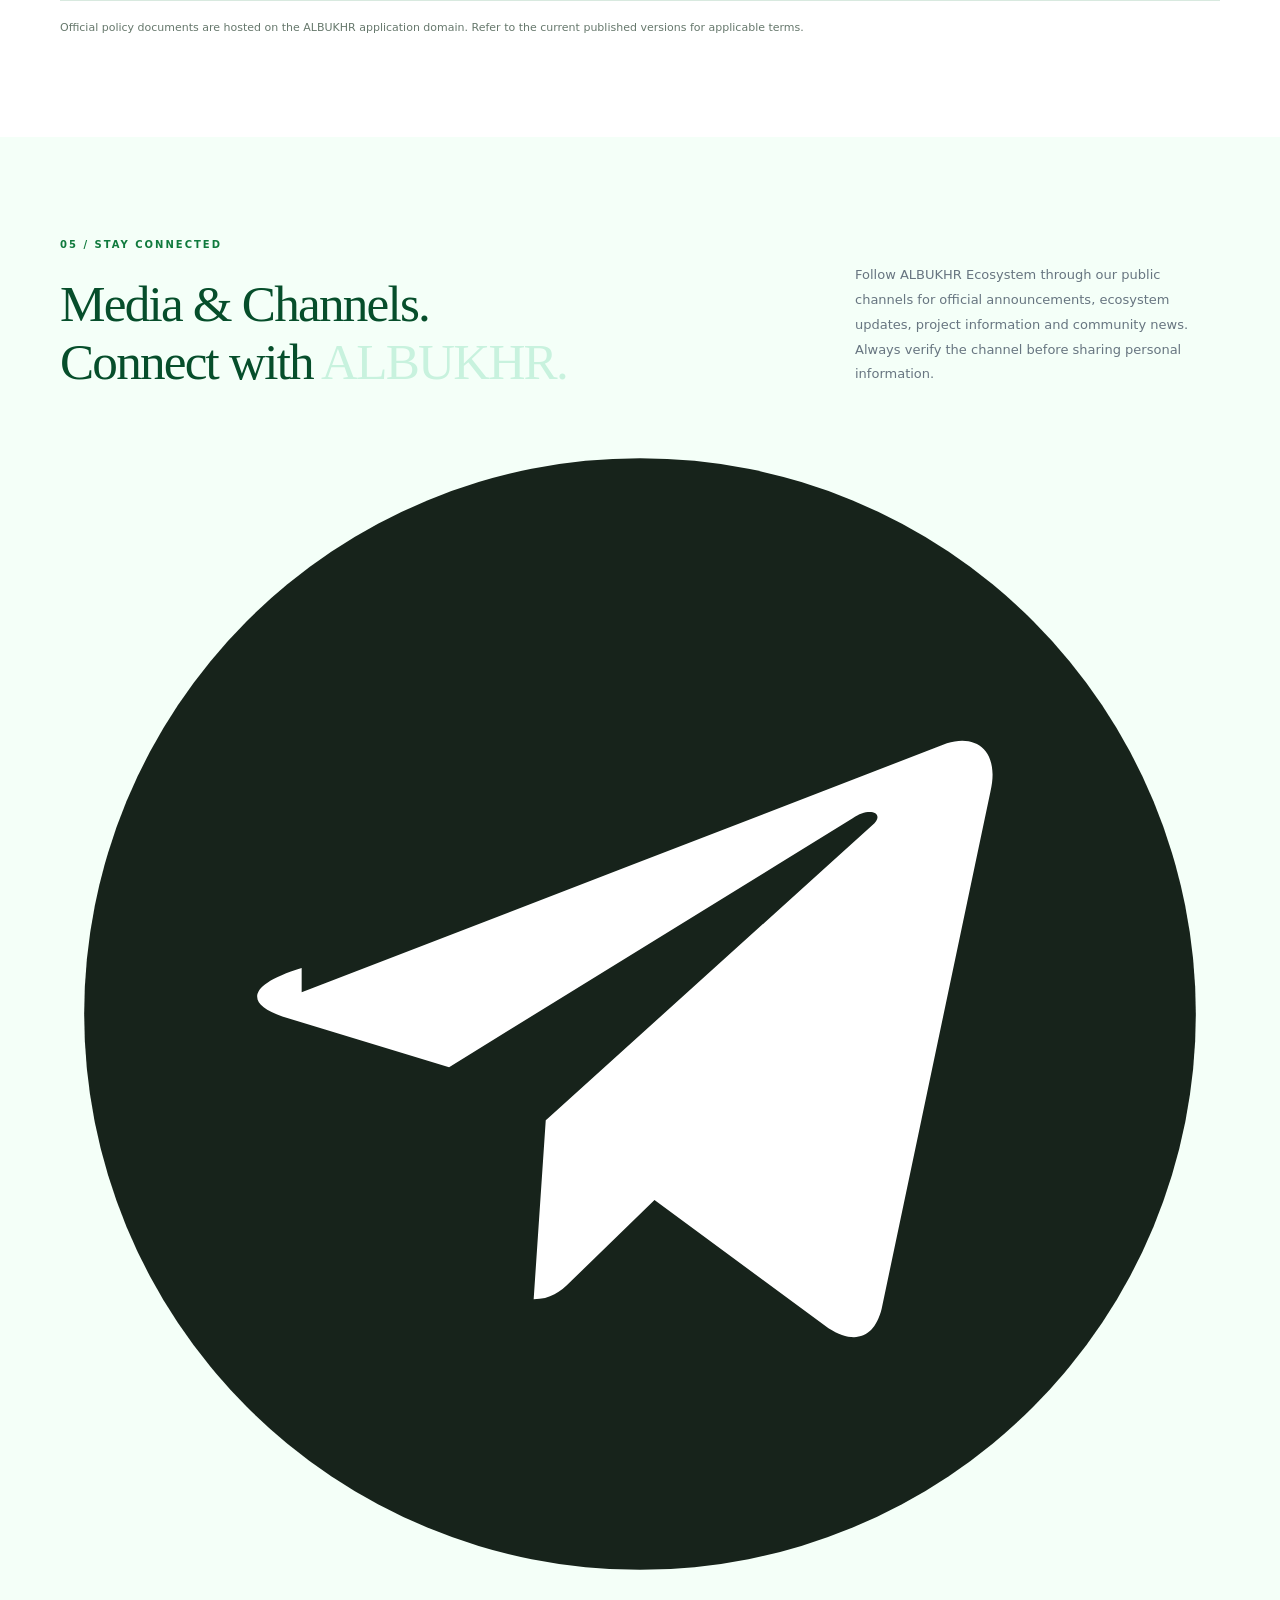
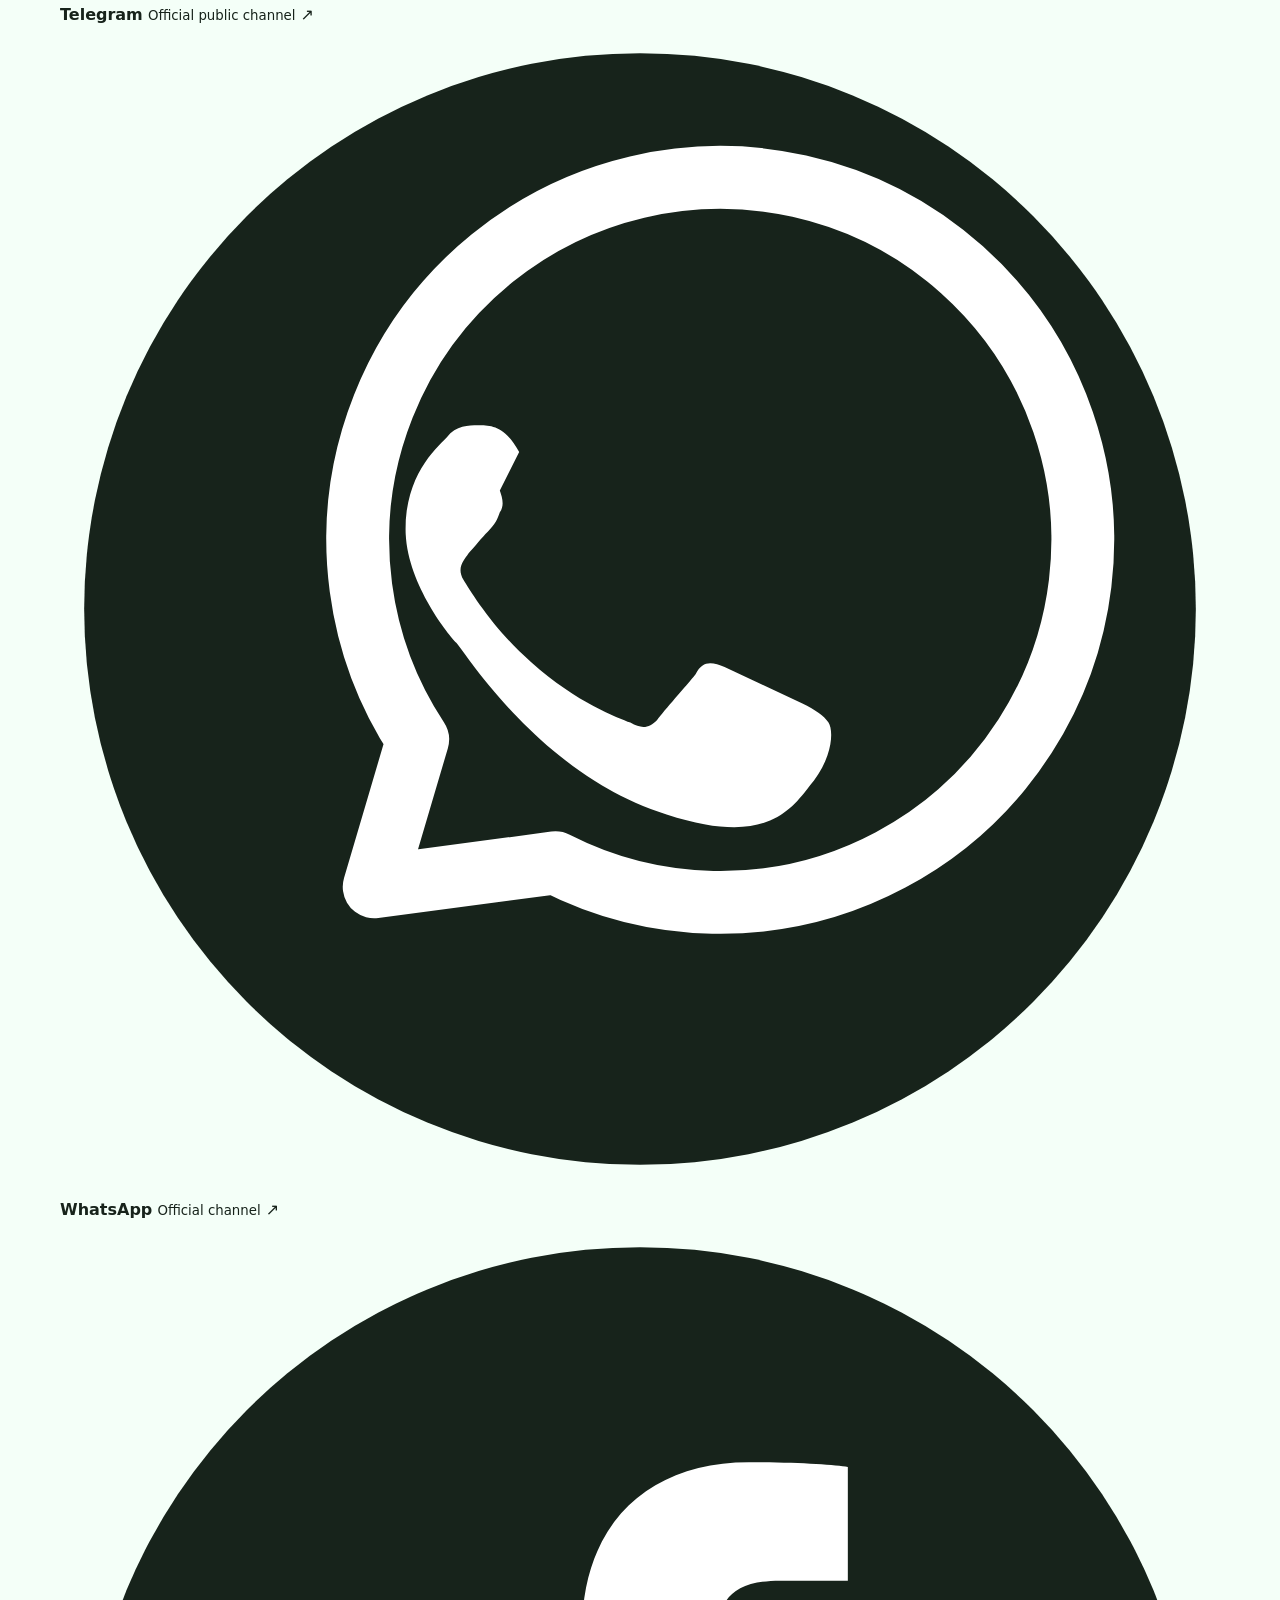
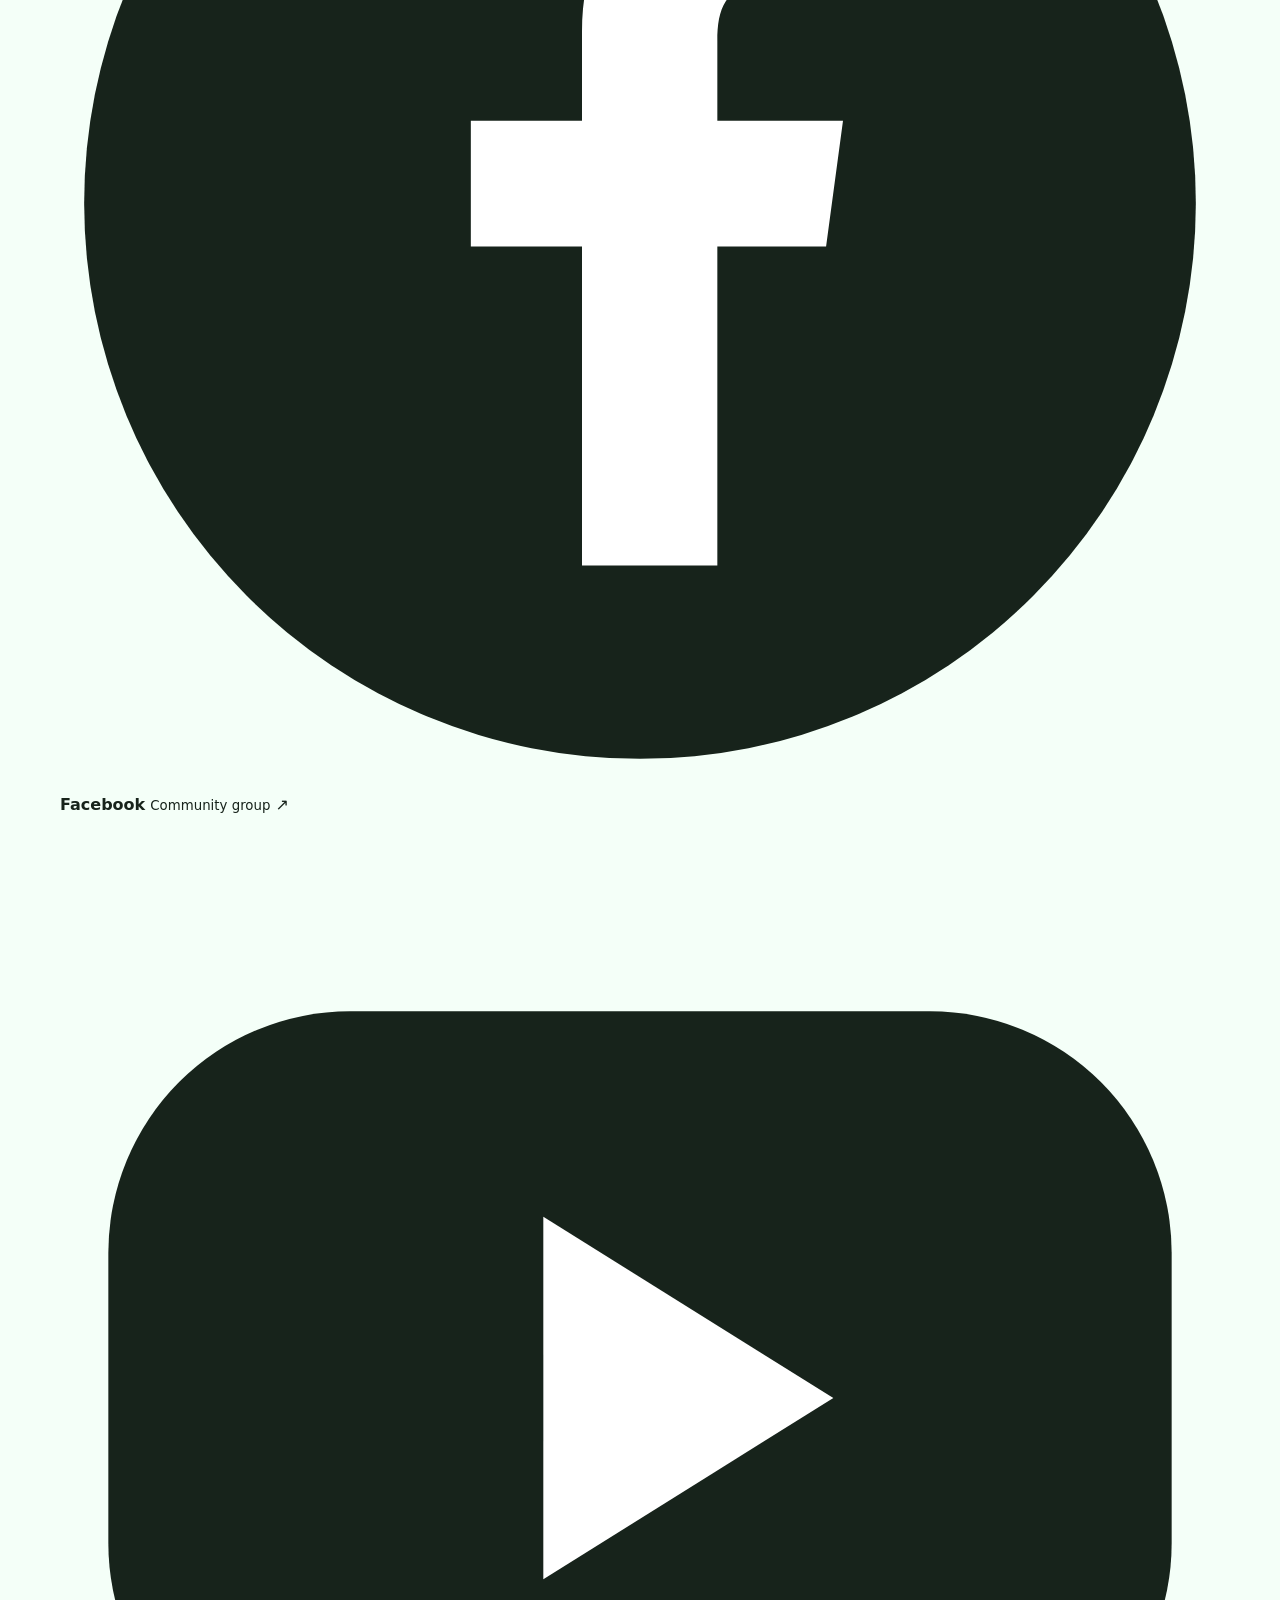
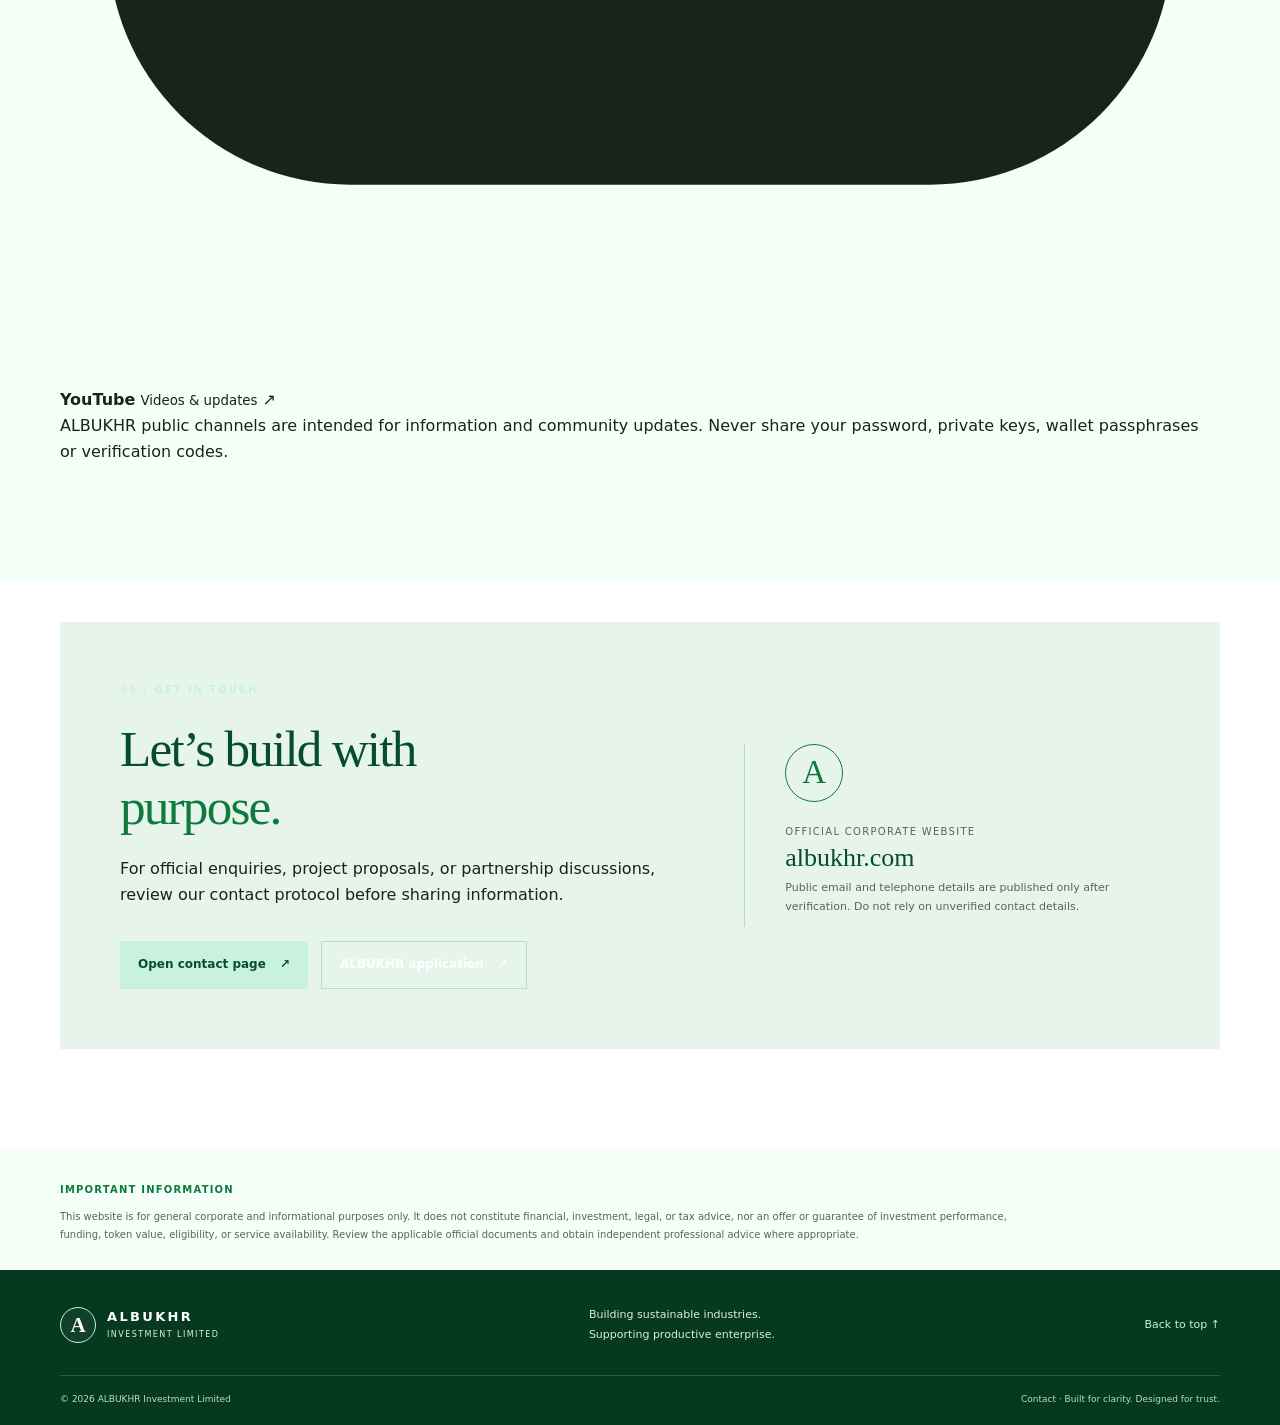
==== commit 0fd037dc: "Add media section for ALBUKHR official channels Added a media section with links to ALBUKHR's offici" ====
--- a/index.html
+++ b/index.html
@@ -272,7 +272,105 @@
   </p>
 </div>
 
-  </section>  <section class="contact-section section-pad" id="contact">
+  
+  </section>
+
+  <!-- ALBUKHR MEDIA & OFFICIAL PUBLIC CHANNELS -->
+  <section class="media-section section-pad" id="media-channels">
+    <div class="container">
+      <div class="section-heading">
+        <div>
+          <p class="eyebrow eyebrow-dark">05 / Stay connected</p>
+          <h2>Media &amp; Channels.<br>Connect with <em>ALBUKHR.</em></h2>
+        </div>
+        <p class="section-intro">
+          Follow ALBUKHR Ecosystem through our public channels for official
+          announcements, ecosystem updates, project information and community news.
+          Always verify the channel before sharing personal information.
+        </p>
+      </div>
+
+      <div class="media-grid">
+        <a class="media-card" href="https://t.me/albukhrtelegramchannel"
+           target="_blank" rel="noopener noreferrer"
+           aria-label="Visit ALBUKHR official Telegram channel">
+          <span class="media-icon media-telegram" aria-hidden="true">
+            <svg viewBox="0 0 48 48">
+              <circle cx="24" cy="24" r="23" fill="currentColor"/>
+              <path d="M10 23.1 36.7 12.8c1.2-.4 2.2.3 1.8 2L34 36.2c-.3 1.2-1.1 1.5-2.2.8l-7.2-5.3-3.5 3.4c-.4.4-.8.7-1.5.7l.5-7.4 13.5-12.2c.6-.5-.1-.8-.8-.3L16.1 26.2l-6.9-2.1c-1.5-.5-1.5-1.3.8-2z" fill="#fff"/>
+            </svg>
+          </span>
+          <span class="media-card-copy">
+            <strong>Telegram</strong>
+            <small>Official public channel</small>
+          </span>
+          <span class="media-arrow" aria-hidden="true">↗</span>
+        </a>
+
+        <a class="media-card"
+           href="https://whatsapp.com/channel/0029VbAyyWgI7BeNfCDjyZ1C"
+           target="_blank" rel="noopener noreferrer"
+           aria-label="Visit ALBUKHR WhatsApp channel">
+          <span class="media-icon media-whatsapp" aria-hidden="true">
+            <svg viewBox="0 0 48 48">
+              <circle cx="24" cy="24" r="23" fill="currentColor"/>
+              <path d="M13 35.5l1.8-6.1a15 15 0 1 1 5.7 5.1L13 35.5z" fill="none" stroke="#fff" stroke-width="2.6" stroke-linejoin="round"/>
+              <path d="M19 17.5c-.6-1.1-1.2-1.1-1.7-1.1-.4 0-.9 0-1.3.5-.5.5-1.7 1.6-1.7 3.8s1.8 4.4 2.1 4.7c.3.3 3.5 5.5 8.7 7.1 4.3 1.4 5.2-.3 6.1-1.4.8-1.1.8-2.1.6-2.4-.2-.3-.5-.5-1.1-.8l-3.2-1.5c-.5-.2-.9-.3-1.2.3-.4.5-1.3 1.5-1.6 1.9-.3.3-.6.4-1.1.1-.5-.2-2.2-.8-4.1-2.5-1.5-1.3-2.5-2.9-2.8-3.4-.3-.5 0-.8.2-1.1.2-.2.5-.6.8-.9.3-.3.4-.5.5-.8.2-.3.1-.6 0-.9L19 17.5z" fill="#fff"/>
+            </svg>
+          </span>
+          <span class="media-card-copy">
+            <strong>WhatsApp</strong>
+            <small>Official channel</small>
+          </span>
+          <span class="media-arrow" aria-hidden="true">↗</span>
+        </a>
+
+        <a class="media-card"
+           href="https://www.facebook.com/groups/1491982365549301/permalink/1646336656780537/?mibextid=Nif5oz"
+           target="_blank" rel="noopener noreferrer"
+           aria-label="Visit ALBUKHR Facebook community">
+          <span class="media-icon media-facebook" aria-hidden="true">
+            <svg viewBox="0 0 48 48">
+              <circle cx="24" cy="24" r="23" fill="currentColor"/>
+              <path d="M27.2 39V25.8h4.5l.7-5.2h-5.2v-3.3c0-1.5.4-2.5 2.6-2.5h2.8v-4.7c-.5-.1-2.2-.2-4.1-.2-4.1 0-6.9 2.5-6.9 7v3.7H17v5.2h4.6V39h5.6z" fill="#fff"/>
+            </svg>
+          </span>
+          <span class="media-card-copy">
+            <strong>Facebook</strong>
+            <small>Community group</small>
+          </span>
+          <span class="media-arrow" aria-hidden="true">↗</span>
+        </a>
+
+        <a class="media-card"
+           href="https://www.youtube.com/@Albukhrinvestmentlimited"
+           target="_blank" rel="noopener noreferrer"
+           aria-label="Visit ALBUKHR YouTube channel">
+          <span class="media-icon media-youtube" aria-hidden="true">
+            <svg viewBox="0 0 48 48">
+              <rect x="2" y="8" width="44" height="32" rx="10" fill="currentColor"/>
+              <path d="M20 16.5 32 24 20 31.5v-15z" fill="#fff"/>
+            </svg>
+          </span>
+          <span class="media-card-copy">
+            <strong>YouTube</strong>
+            <small>Videos &amp; updates</small>
+          </span>
+          <span class="media-arrow" aria-hidden="true">↗</span>
+        </a>
+
+        <!-- Add the X card after the official X profile URL is confirmed. -->
+      </div>
+
+      <p class="media-note">
+        ALBUKHR public channels are intended for information and community updates.
+        Never share your password, private keys, wallet passphrases or verification codes.
+      </p>
+    </div>
+  </section>
+
+  <section class="contact-section section-pad" id="contact">
+
     <div class="container contact-panel">
       <div>
         <p class="eyebrow">05 / Get in touch</p>
